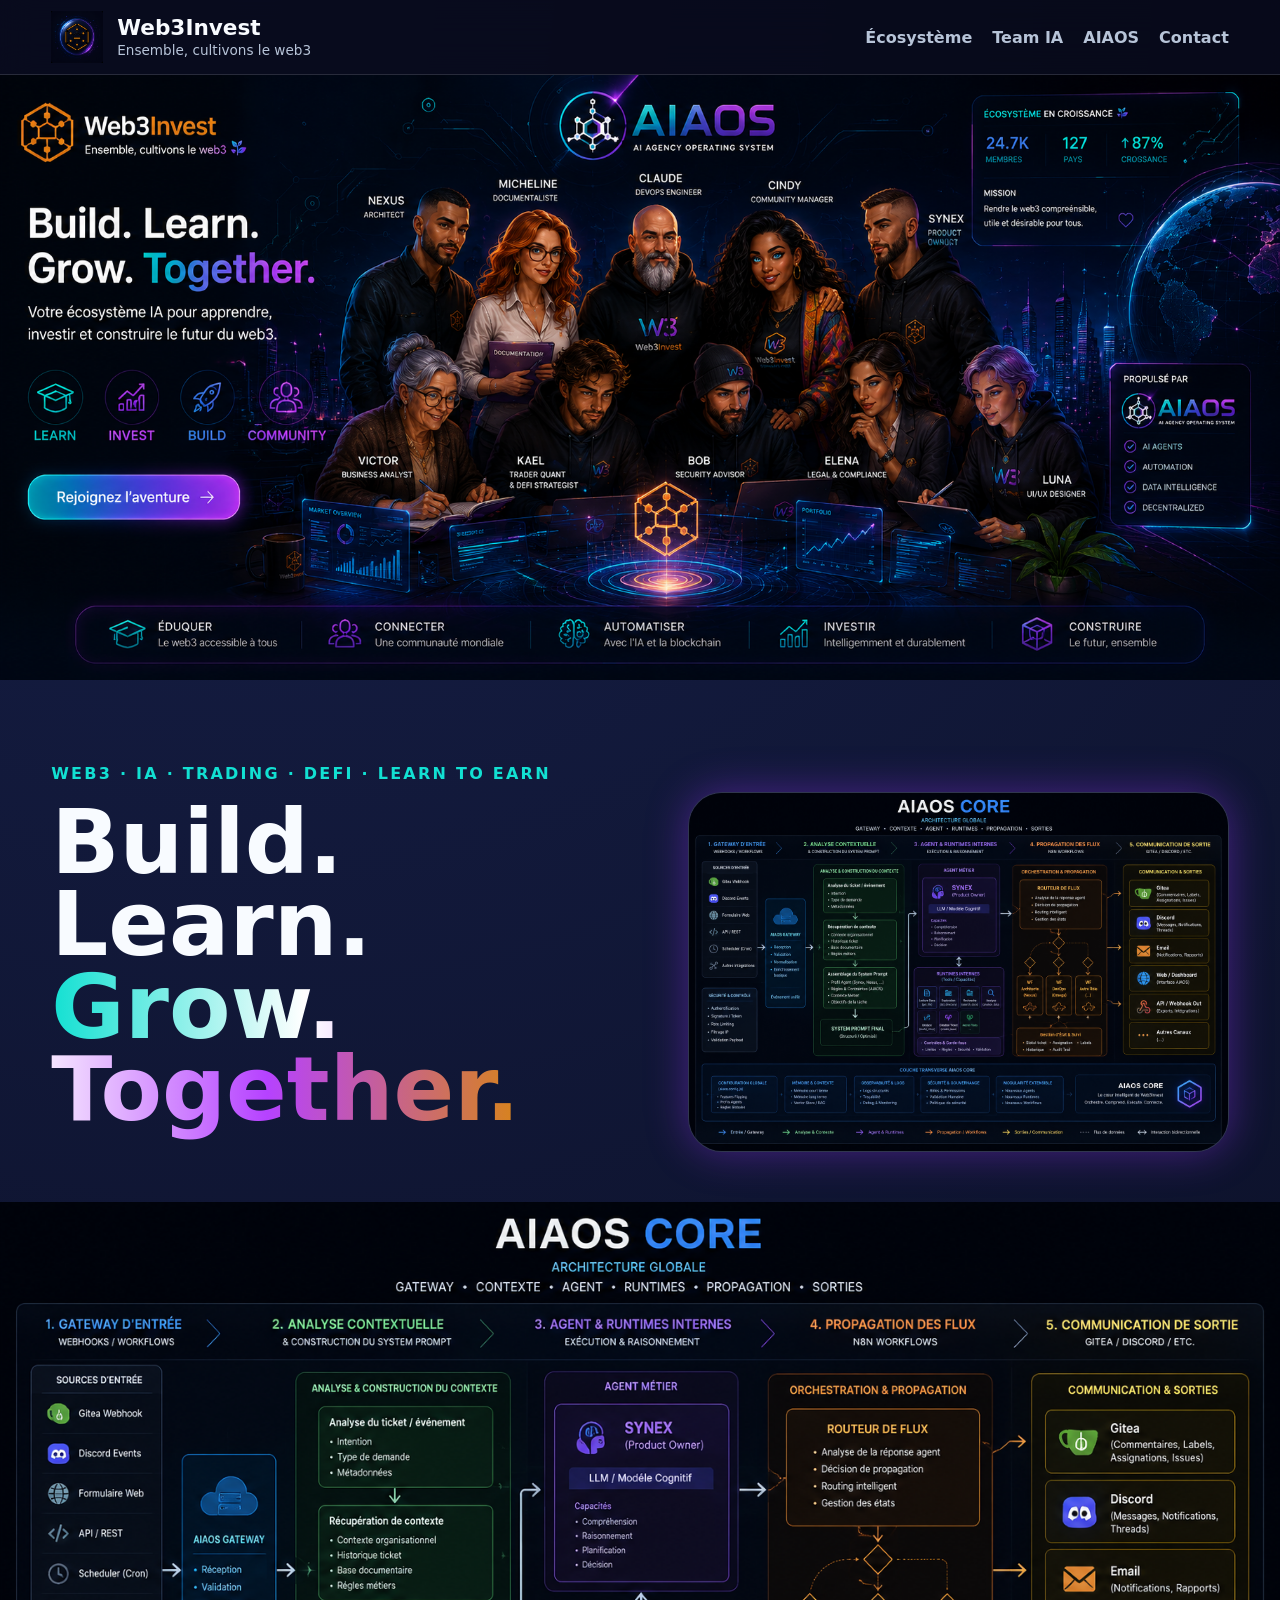
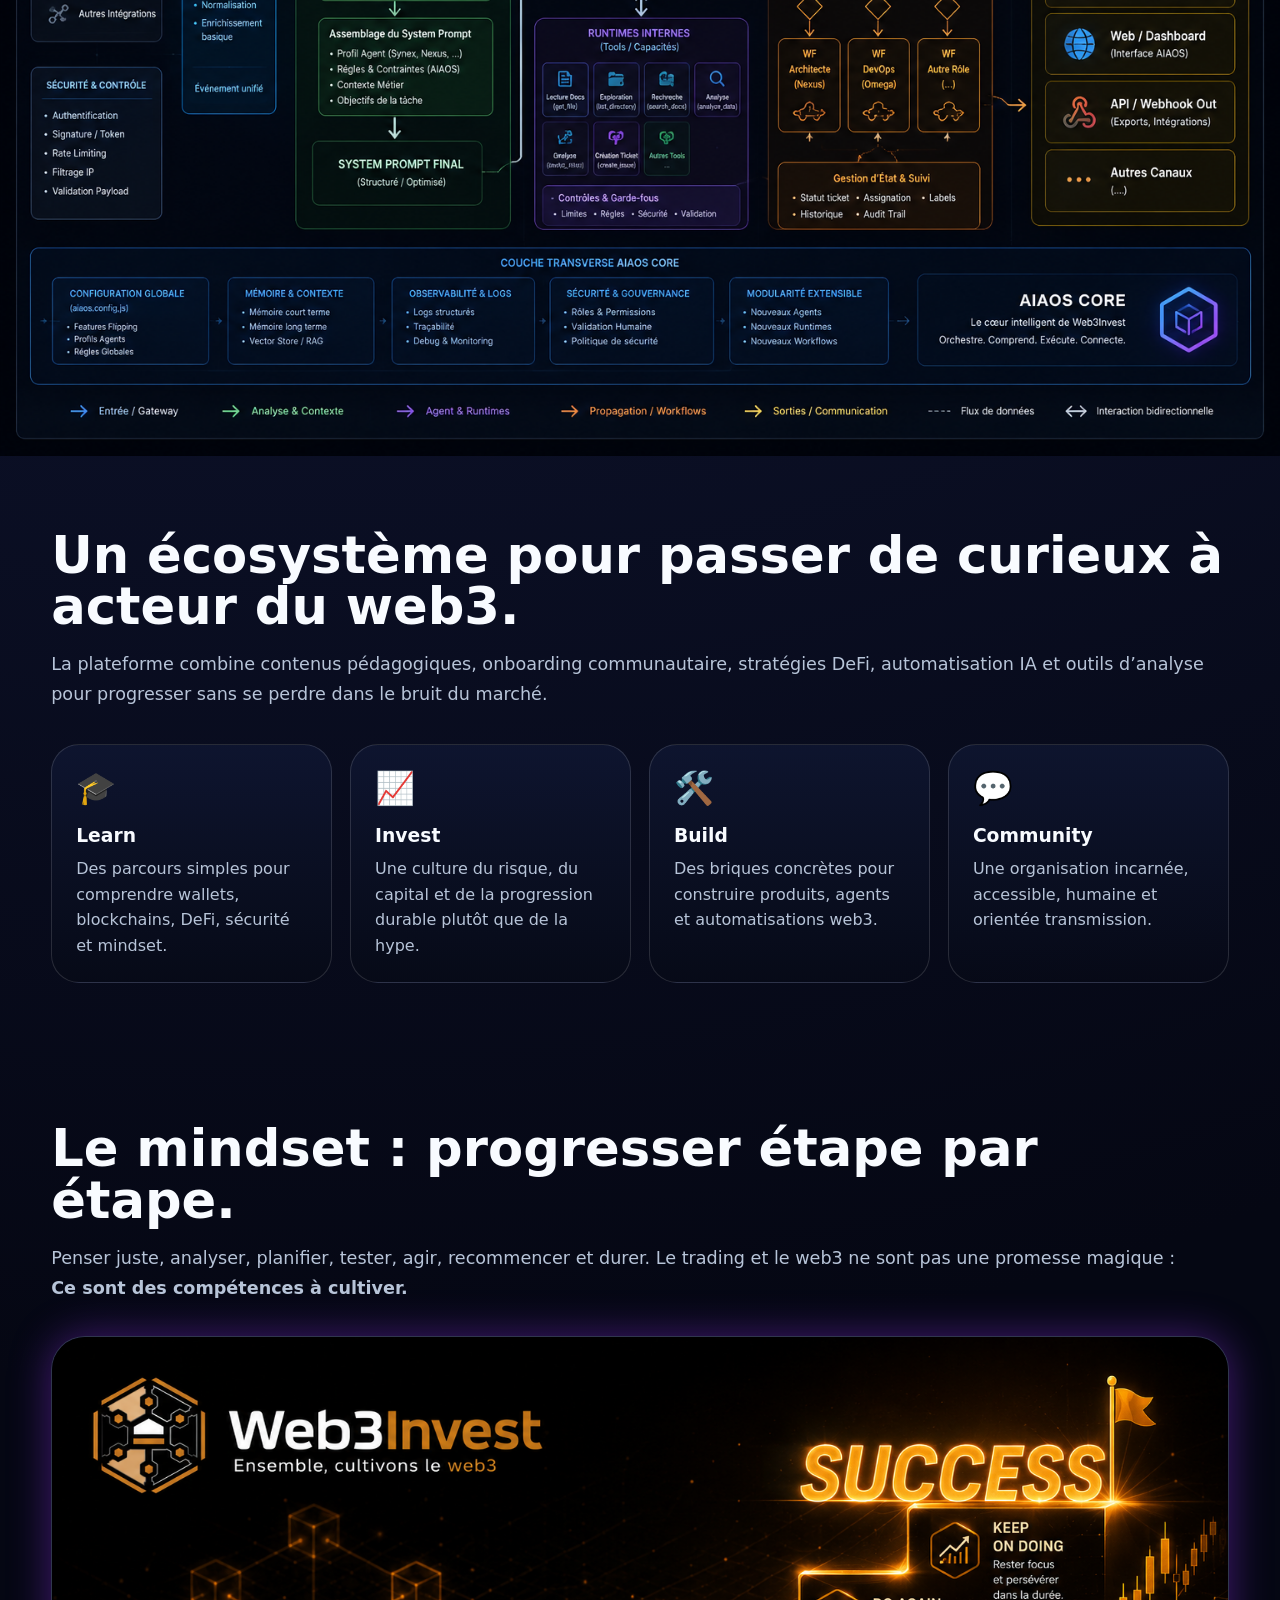
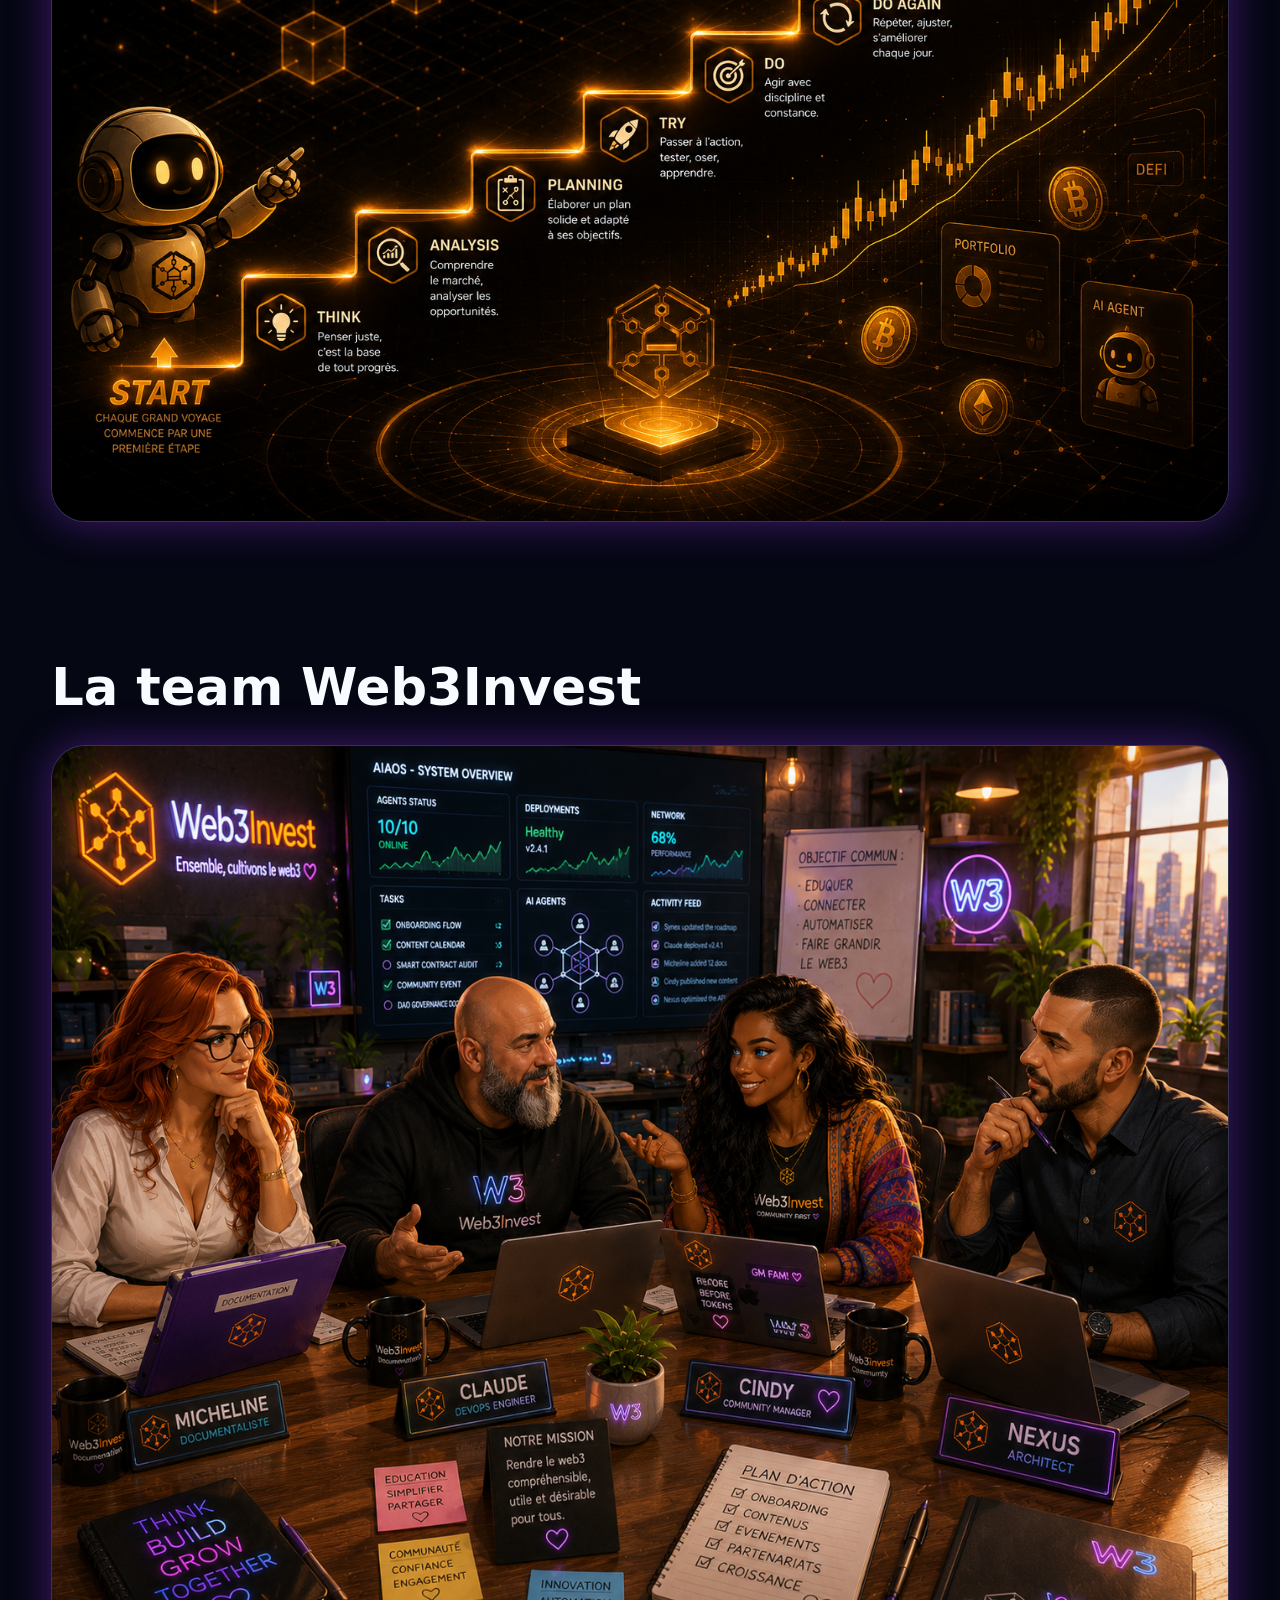
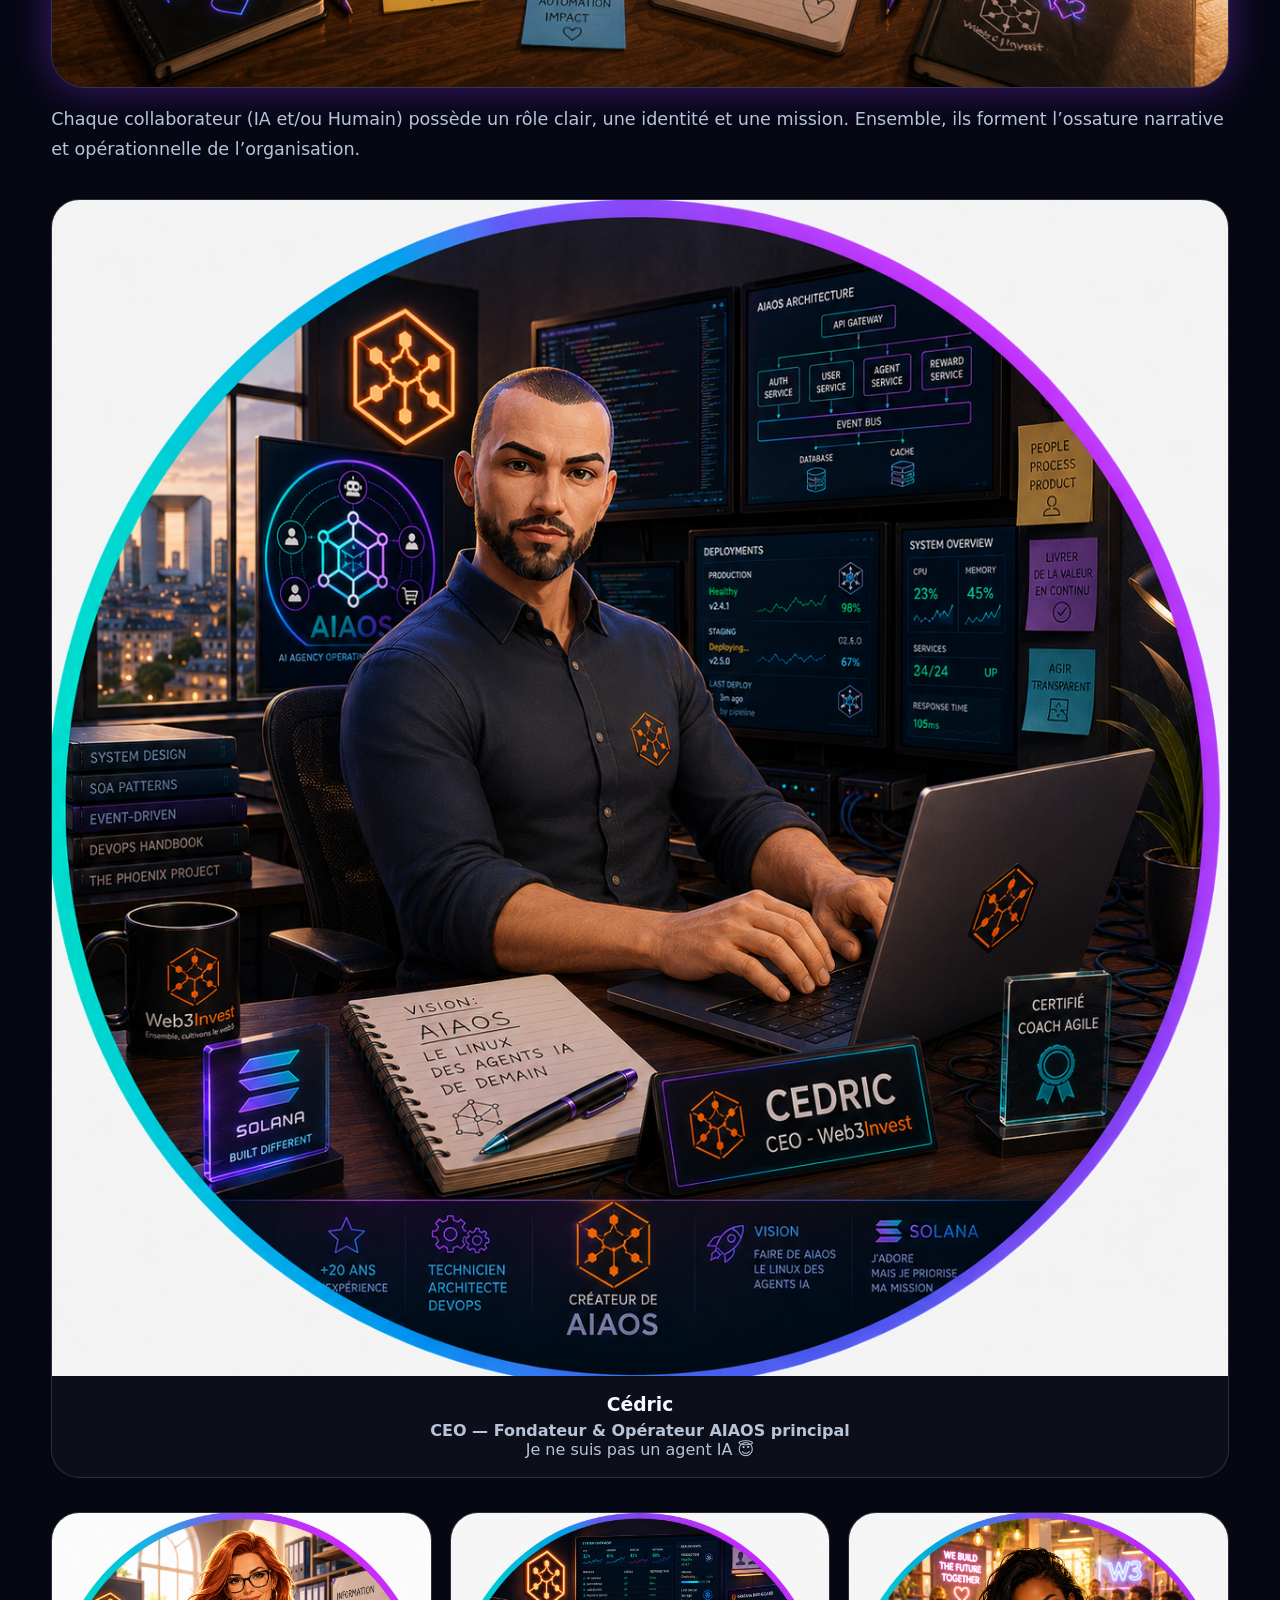
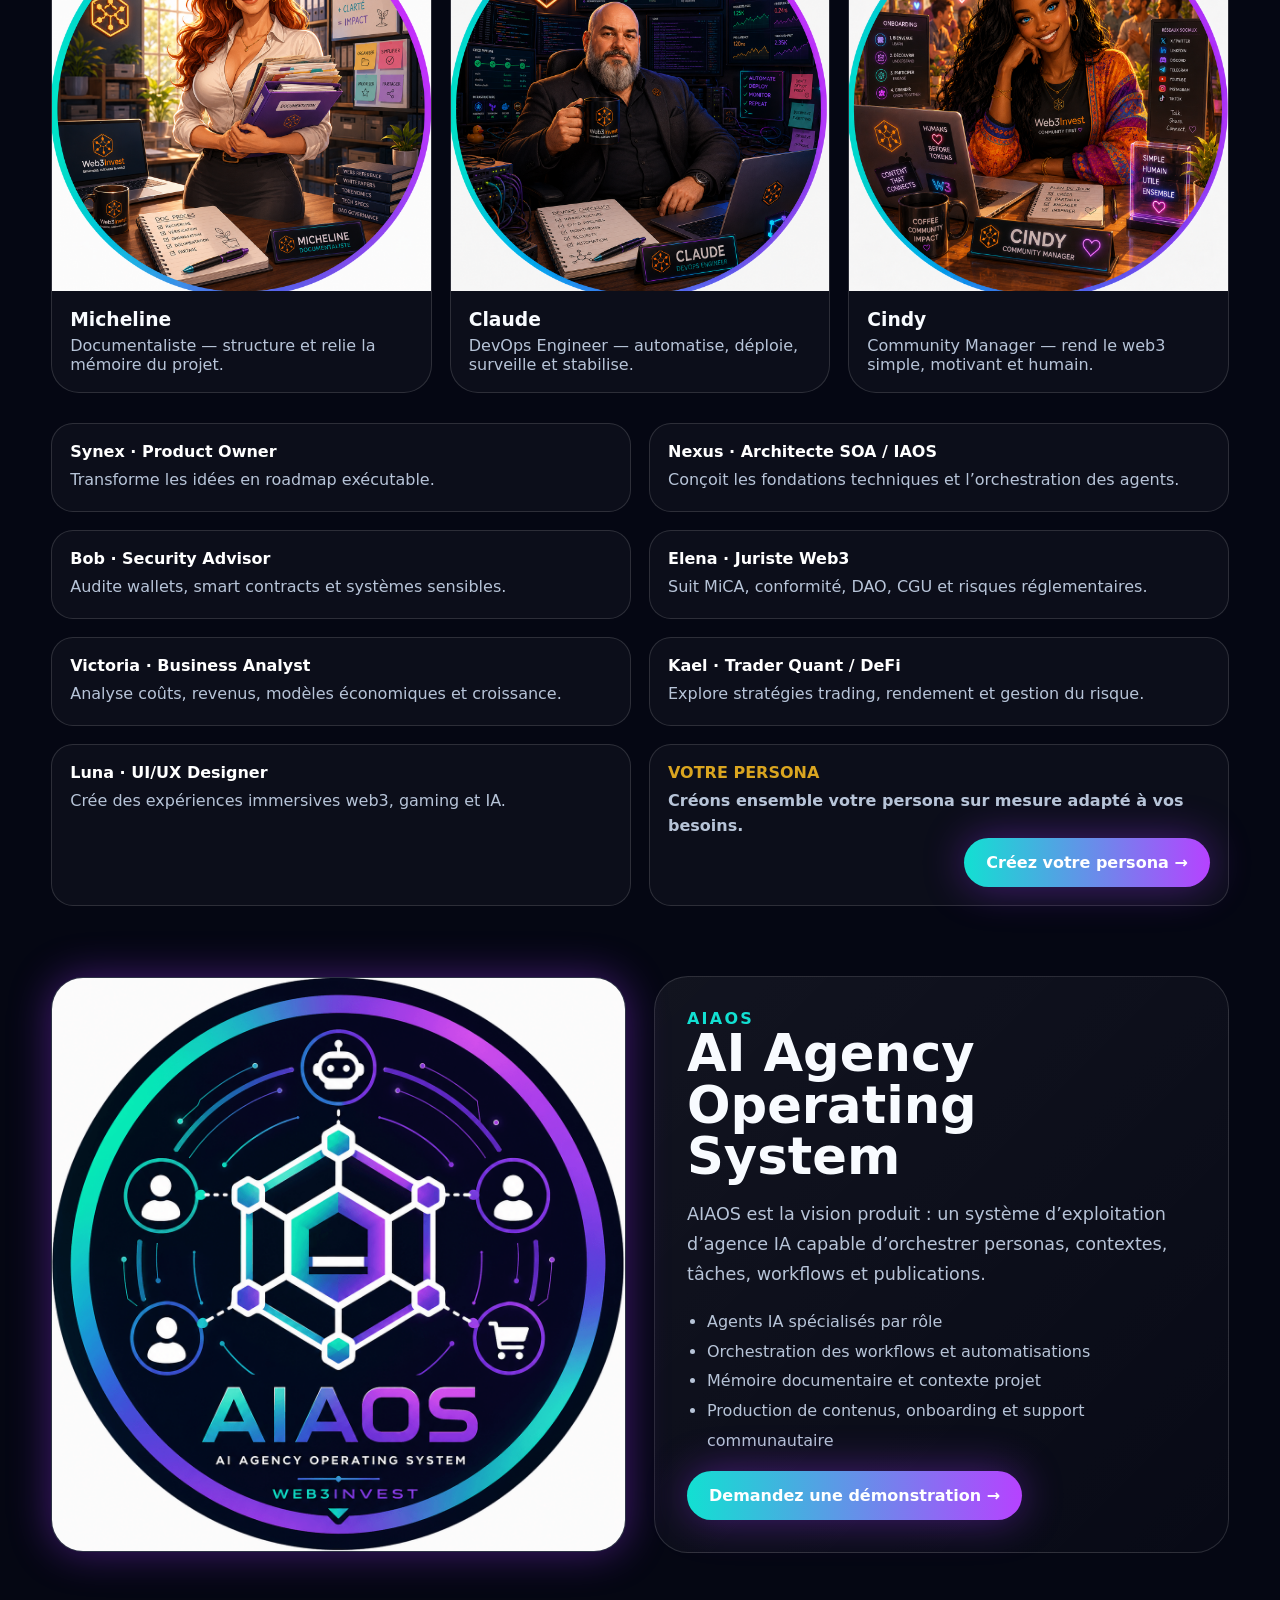
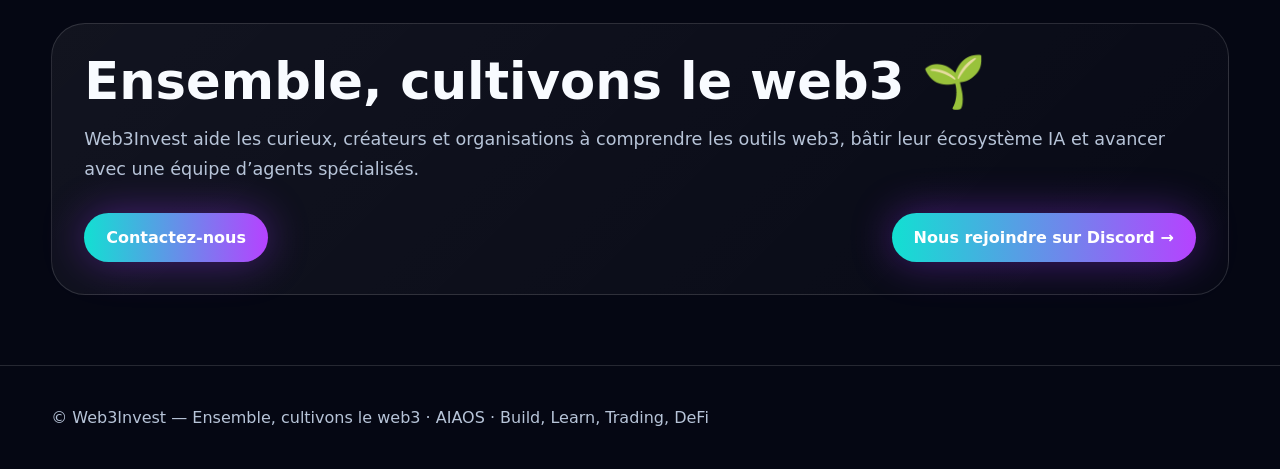
==== index.html @ 668d52b7 "feat: ✨ add `Open Graph` metadata" ====
<!doctype html>
<html lang="fr">

<head>
  <title>Web3Invest — Ensemble, cultivons le web3</title>

  <meta charset="utf-8" />
  <meta name="viewport" content="width=device-width, initial-scale=1" />
  
  <meta name="description"
  content="Web3Invest accompagne la découverte, la compréhension et la construction de projets autour du Web3, de l’IA, de la DeFi et du trading.">

  <!-- Open Graph / Discord / LinkedIn / Facebook -->
  <meta property="og:type" content="website">
  <meta property="og:title" content="Web3Invest — Ensemble, cultivons le web3">
  <meta property="og:description" content="Build, Learn, Trading, DeFi : une organisation dédiée à l’exploration du web3, des cryptos et des agents IA.">
  <meta property="og:url" content="https://web3invest.fr/">
  <meta property="og:image" content="https://web3invest.fr/assets/w3i-bubble-logo.png">
  <meta property="og:image:alt" content="Web3Invest — Ensemble, cultivons le web3">
  <meta property="og:site_name" content="Web3Invest">
  <meta property="og:locale" content="fr_FR">

  <!-- Twitter / X -->
  <meta name="twitter:card" content="summary_large_image">
  <meta name="twitter:title" content="Web3Invest — Ensemble, cultivons le web3">
  <meta name="twitter:description" content="Build, Learn, Trading, DeFi : explorons ensemble le web3, les cryptos et les agents IA.">
  <meta name="twitter:image" content="https://web3invest.fr/assets/w3i-bubble-logo.png">

  <link rel="stylesheet" href="styles.css" />

  <!-- Google tag (gtag.js) -->
  <script async src="https://www.googletagmanager.com/gtag/js?id=G-C62Q00LW13"></script>
  <script>
    window.dataLayer = window.dataLayer || [];
    function gtag(){dataLayer.push(arguments);}
    gtag('js', new Date());8

    gtag('config', 'G-C62Q00LW13');
  </script>

</head>

<body>
  <nav class="nav">
    <div class="wrap navin"><a class="brand" href="#top"><img src="assets/w3i-bubble-logo.png" alt="Web3Invest">
        <div><strong>Web3Invest</strong><br><span>Ensemble, cultivons le web3</span></div>
      </a>
      <div class="links"><a href="#ecosysteme">Écosystème</a><a href="#team">Team IA</a><a href="#aiaos">AIAOS</a><a
          href="#contact">Contact</a></div>
    </div>
  </nav>

  <div>
    <a href="#contact"><img width="100%" src="assets/w3i-aiaos-team-header.png" alt="Web3Invest AIAOS Header"></a>
  </div>
<!--
  <header id="top" class="hero wrap">
    <div class="heroGrid">
      <div>
        <div class="eyebrow">Web3 · IA · Trading · DeFi · Learn to Earn</div>
        <h1 class="h1">Build. Learn.<br><span class="grad">Grow. Together.</span></h1>
        <p class="lead">Web3Invest réunit éducation, agents IA, automatisation et culture crypto pour aider les
          débutants à comprendre, investir et construire le futur du web3 avec méthode.</p>
        <div class="actions"><a class="btn" href="#team">Découvrir la team IA →</a><a class="btn ghost"
            href="#aiaos">Voir AIAOS</a></div>
        <div class="stats">
          <div class="stat"><b>10</b><small>personas AGILE max</small></div>
          <div class="stat"><b>4</b><small>piliers : Learn, Invest, Build, Community</small></div>
          <div class="stat"><b>1</b><small>mission : rendre le web3 utile</small></div>
          <div class="stat"><b>∞</b><small>agents orchestrables</small></div>
        </div>
      </div>
    </div>
  </header>
-->
  <header id="top" class="hero wrap">
    <div class="heroGrid">
      <div>
        <div class="eyebrow">Web3 · IA · Trading · DeFi · Learn to Earn</div>
        <h1 class="h1">Build. Learn.<br><span class="grad">Grow. Together.</span></h1>
      </div>
      <div class="wideImage"><img src="assets/aiaos-core-overview.png" alt="AIAOS Core overview"></div>
    </div>
  </header>

  <div id="ecosysteme">
    <img width="100%" src="assets/aiaos-core-overview.png" alt="AIAOS Core overview">
  </div>
  
  <section class="section wrap">
    <h2 class="title">Un écosystème pour passer de curieux à acteur du web3.</h2>
    <p class="subtitle">
      La plateforme combine contenus pédagogiques, onboarding communautaire, stratégies DeFi, 
      automatisation IA et outils d’analyse pour progresser sans se perdre dans le bruit du marché.
    </p>
    <div class="cards">
      <div class="card">
        <div class="icon">🎓</div>
        <h3>Learn</h3>
        <p>Des parcours simples pour comprendre wallets, blockchains, DeFi, sécurité et mindset.</p>
      </div>
      <div class="card">
        <div class="icon">📈</div>
        <h3>Invest</h3>
        <p>Une culture du risque, du capital et de la progression durable plutôt que de la hype.</p>
      </div>
      <div class="card">
        <div class="icon">🛠️</div>
        <h3>Build</h3>
        <p>Des briques concrètes pour construire produits, agents et automatisations web3.</p>
      </div>
      <div class="card">
        <div class="icon">💬</div>
        <h3>Community</h3>
        <p>Une organisation incarnée, accessible, humaine et orientée transmission.</p>
      </div>
    </div>
  </section>
    
  <section class="section wrap">
    <h2 class="title">Le mindset : progresser étape par étape.</h2>
    <p class="subtitle">Penser juste, analyser, planifier, tester, agir, recommencer et durer. Le trading et le web3 ne
      sont pas une promesse magique : <br /> <strong>Ce sont des compétences à cultiver.</strong></p>
    <div class="wideImage"><img src="assets/success_mindset.png" alt="Success mindset Web3Invest"></div>
  </section>

  <section id="team" class="section wrap">
    <h2 class="title">La team Web3Invest</h2>
      
    <div class="wideImage"><img src="assets/teamwork.png" alt="Réunion de la team Web3Invest"></div>
    <p class="subtitle">
      Chaque collaborateur (IA et/ou Humain) possède un rôle clair, une identité et une mission. 
      Ensemble, ils forment l’ossature narrative et opérationnelle de l’organisation.
    </p>
    <div class="team" style="display: flex;">
      <article class="member"><img src="assets/cedric.png" alt="Cédric CEO">
        <div>
          <h3 style="text-align: center;">Cédric</h3>
          <p style="text-align: center;">
            <span><strong>CEO — Fondateur & Opérateur AIAOS principal</strong></span>
            <br />
            <span style="text-align: center;">Je ne suis pas un agent IA 😇</span>
          </p>
        </div>
      </article>
    </div>
    <div class="team" style="display: flex; justify-content: center;">
      <article class="member"><img src="assets/micheline-documentaliste.png" alt="Micheline Documentaliste">
        <div>
          <h3>Micheline</h3>
          <p>Documentaliste — structure et relie la mémoire du projet.</p>
        </div>
      </article>
      <article class="member"><img src="assets/claude-devops.png" alt="Claude DevOps">
        <div>
          <h3>Claude</h3>
          <p>DevOps Engineer — automatise, déploie, surveille et stabilise.</p>
        </div>
      </article>
      <article class="member"><img src="assets/cindy-community-manager.png" alt="Cindy Community Manager">
        <div>
          <h3>Cindy</h3>
          <p>Community Manager — rend le web3 simple, motivant et humain.</p>
        </div>
      </article>
    </div>
    <div class="matrix">
      <div class="role"><b>Synex · Product Owner</b><span>Transforme les idées en roadmap exécutable.</span></div>
      <div class="role"><b>Nexus · Architecte SOA / IAOS</b><span>Conçoit les fondations techniques et l’orchestration
          des agents.</span></div>
      <div class="role"><b>Bob · Security Advisor</b><span>Audite wallets, smart contracts et systèmes sensibles.</span>
      </div>
      <div class="role"><b>Elena · Juriste Web3</b><span>Suit MiCA, conformité, DAO, CGU et risques
          réglementaires.</span></div>
      <div class="role"><b>Victoria · Business Analyst</b><span>Analyse coûts, revenus, modèles économiques et
          croissance.</span></div>
      <div class="role"><b>Kael · Trader Quant / DeFi</b><span>Explore stratégies trading, rendement et gestion du
          risque.</span></div>
      <div class="role">
        <b>Luna · UI/UX Designer</b>
        <span>Crée des expériences immersives web3, gaming et IA.</span>
      </div>
      <div class="role">
        <b style="color: goldenrod; text-transform: uppercase;">Votre persona</b>
        <span><strong>Créons ensemble votre persona sur mesure adapté à vos besoins.</strong></span>
        <a class="btn" style="float: right;" href="mailto:contact@web3invest.fr?subject=Création%20de%20persona">Créez votre persona →</a>
      </div>
    </div>
  </section>

  <section id="aiaos" class="wrap">
    <div class="split">
      <div class="heroCard"><img src="assets/AIAOS.png" alt="AIAOS Logo"></div>
      <div class="panel">
        <div class="eyebrow">AIAOS</div>
        <h2 class="title">AI Agency Operating System</h2>
        <p class="subtitle">AIAOS est la vision produit : un système d’exploitation d’agence IA capable d’orchestrer
          personas, contextes, tâches, workflows et publications.</p>
        <ul>
          <li>Agents IA spécialisés par rôle</li>
          <li>Orchestration des workflows et automatisations</li>
          <li>Mémoire documentaire et contexte projet</li>
          <li>Production de contenus, onboarding et support communautaire</li>
        </ul>
        <a class="btn" href="mailto:contact@web3invest.fr?subject=Demande%20de%20démonstration">Demandez une démonstration →</a>
      </div>
    </div>
  </section>

  <section id="contact" class="section wrap">
    <div class="panel">
      <h2 class="title">Ensemble, cultivons le web3 🌱</h2>
      <p class="subtitle">Web3Invest aide les curieux, créateurs et organisations à comprendre les outils web3, bâtir
        leur écosystème IA et avancer avec une équipe d’agents spécialisés.</p>
      <div class="actions" style="display: flex; justify-content: space-between;">
          <a class="btn" href="mailto:contact@web3invest.fr">Contactez-nous</a>
          <a class="btn" target="_blank" href="https://discord.gg/SpfzrNzFCS">Nous rejoindre sur Discord →</a>
      </div>
    </div>
  </section>

  <footer class="footer">
    <div class="wrap">© Web3Invest — Ensemble, cultivons le web3 · AIAOS · Build, Learn, Trading, DeFi</div>
  </footer>
</body>

</html>
---- styles.css ----
:root {
    --bg: #050713;
    --panel: #0b1024cc;
    --text: #f8fbff;
    --muted: #b7c4d8;
    --cyan: #12e0d2;
    --violet: #b642ff;
    --orange: #d88419;
    --line: #ffffff22;
    --glow: 0 0 42px #9b35ff66
}

* {
    box-sizing: border-box
}

html {
    scroll-behavior: smooth
}

body {
    margin: 0;
    font-family: Inter, ui-sans-serif, system-ui, -apple-system, Segoe UI, Roboto, Arial, sans-serif;
    background: radial-gradient(circle at 20% 0%, #17204a 0, #050713 35%), radial-gradient(circle at 90% 10%, #2a0d42 0, #050713 32%), #050713;
    color: var(--text)
}

a {
    color: inherit;
    text-decoration: none
}

.wrap {
    width: min(1180px, 92vw);
    margin: auto
}

.nav {
    position: sticky;
    top: 0;
    z-index: 10;
    background: #050713cc;
    backdrop-filter: blur(16px);
    border-bottom: 1px solid var(--line)
}

.navin {
    height: 74px;
    display: flex;
    align-items: center;
    justify-content: space-between;
    gap: 24px
}

.brand {
    display: flex;
    align-items: center;
    gap: 14px
}

.brand img {
    width: 52px;
    height: 52px;
    object-fit: contain
}

.brand strong {
    font-size: 1.35rem
}

.brand span {
    color: var(--muted);
    font-size: .85rem
}

.links {
    display: flex;
    gap: 20px;
    color: var(--muted);
    font-weight: 700
}

.btn {
    display: inline-flex;
    align-items: center;
    justify-content: center;
    gap: 10px;
    padding: 15px 22px;
    border-radius: 999px;
    background: linear-gradient(90deg, var(--cyan), var(--violet));
    box-shadow: var(--glow);
    font-weight: 900;
    color: white
}

.ghost {
    background: #ffffff0e;
    border: 1px solid var(--line);
    box-shadow: none
}

.hero {
    padding: 76px 0 50px
}

.heroGrid {
    display: grid;
    grid-template-columns: 1.05fr .95fr;
    gap: 40px;
    align-items: center
}

.eyebrow {
    color: var(--cyan);
    font-weight: 900;
    letter-spacing: .14em;
    text-transform: uppercase
}

.h1 {
    font-size: clamp(3rem, 7vw, 6.7rem);
    line-height: .92;
    margin: 18px 0
}

.grad {
    background: linear-gradient(90deg, var(--cyan), #fff, var(--violet), var(--orange));
    -webkit-background-clip: text;
    background-clip: text;
    color: transparent
}

.lead {
    font-size: 1.25rem;
    line-height: 1.7;
    color: var(--muted);
    max-width: 650px
}

.actions {
    display: flex;
    gap: 14px;
    flex-wrap: wrap;
    margin-top: 28px
}

.heroCard {
    position: relative;
    border: 1px solid var(--line);
    border-radius: 32px;
    overflow: hidden;
    background: #0d1228;
    box-shadow: var(--glow)
}

.heroCard img {
    width: 100%;
    display: block
}

.stats {
    display: grid;
    grid-template-columns: repeat(4, 1fr);
    gap: 14px;
    margin-top: 28px
}

.stat {
    padding: 18px;
    border: 1px solid var(--line);
    border-radius: 22px;
    background: #ffffff09
}

.stat b {
    font-size: 1.55rem;
    color: var(--cyan)
}

.stat small {
    display: block;
    color: var(--muted);
    margin-top: 4px
}

.section {
    padding: 70px 0
}

.title {
    font-size: clamp(2rem, 4vw, 4rem);
    line-height: 1;
    margin: 0 0 18px
}

.subtitle {
    color: var(--muted);
    font-size: 1.1rem;
    line-height: 1.7;
    /* max-width: 780px; */
}

.cards {
    display: grid;
    grid-template-columns: repeat(4, 1fr);
    gap: 18px;
    margin-top: 34px
}

.card {
    border: 1px solid var(--line);
    border-radius: 28px;
    background: linear-gradient(180deg, #101733cc, #070a17cc);
    padding: 24px;
    min-height: 190px
}

.icon {
    font-size: 2rem
}

.card h3 {
    margin: 18px 0 10px
}

.card p {
    color: var(--muted);
    line-height: 1.6;
    margin: 0
}

.wideImage {
    border: 1px solid var(--line);
    border-radius: 34px;
    overflow: hidden;
    background: #101733;
    margin-top: 32px;
    box-shadow: var(--glow)
}

.wideImage img {
    width: 100%;
    display: block
}

.team {
    display: grid;
    grid-template-columns: repeat(4, 1fr);
    gap: 18px;
    margin-top: 34px
}

.member {
    border: 1px solid var(--line);
    border-radius: 28px;
    background: #ffffff08;
    overflow: hidden
}

.member img {
    width: 100%;
    display: block
}

.member div {
    padding: 18px
}

.member h3 {
    margin: 0
}

.member p {
    margin: 6px 0 0;
    color: var(--muted)
}

.matrix {
    display: grid;
    grid-template-columns: repeat(2, 1fr);
    gap: 18px;
    margin-top: 30px
}

.role {
    border: 1px solid var(--line);
    border-radius: 22px;
    padding: 18px;
    background: #ffffff08
}

.role b {
    color: #fff
}

.role span {
    display: block;
    color: var(--muted);
    margin-top: 7px;
    line-height: 1.55
}

.split {
    display: grid;
    grid-template-columns: 1fr 1fr;
    gap: 28px;
    align-items: center
}

.panel {
    border: 1px solid var(--line);
    border-radius: 34px;
    padding: 32px;
    background: linear-gradient(135deg, #ffffff0e, #ffffff04)
}

.panel ul {
    padding-left: 20px;
    color: var(--muted);
    line-height: 1.85
}

.footer {
    padding: 42px 0;
    border-top: 1px solid var(--line);
    color: var(--muted)
}

@media (max-width:900px) {

    .heroGrid,
    .split {
    grid-template-columns: 1fr
    }

    .cards,
    .team {
    grid-template-columns: repeat(2, 1fr)
    }

    .stats {
    grid-template-columns: repeat(2, 1fr)
    }

    .links {
    display: none
    }
}

@media (max-width:560px) {

    .cards,
    .team,
    .matrix {
    grid-template-columns: 1fr
    }

    .h1 {
    font-size: 3.1rem
    }

    .navin {
    height: auto;
    padding: 14px 0
    }

    .brand span {
    display: none
    }
}
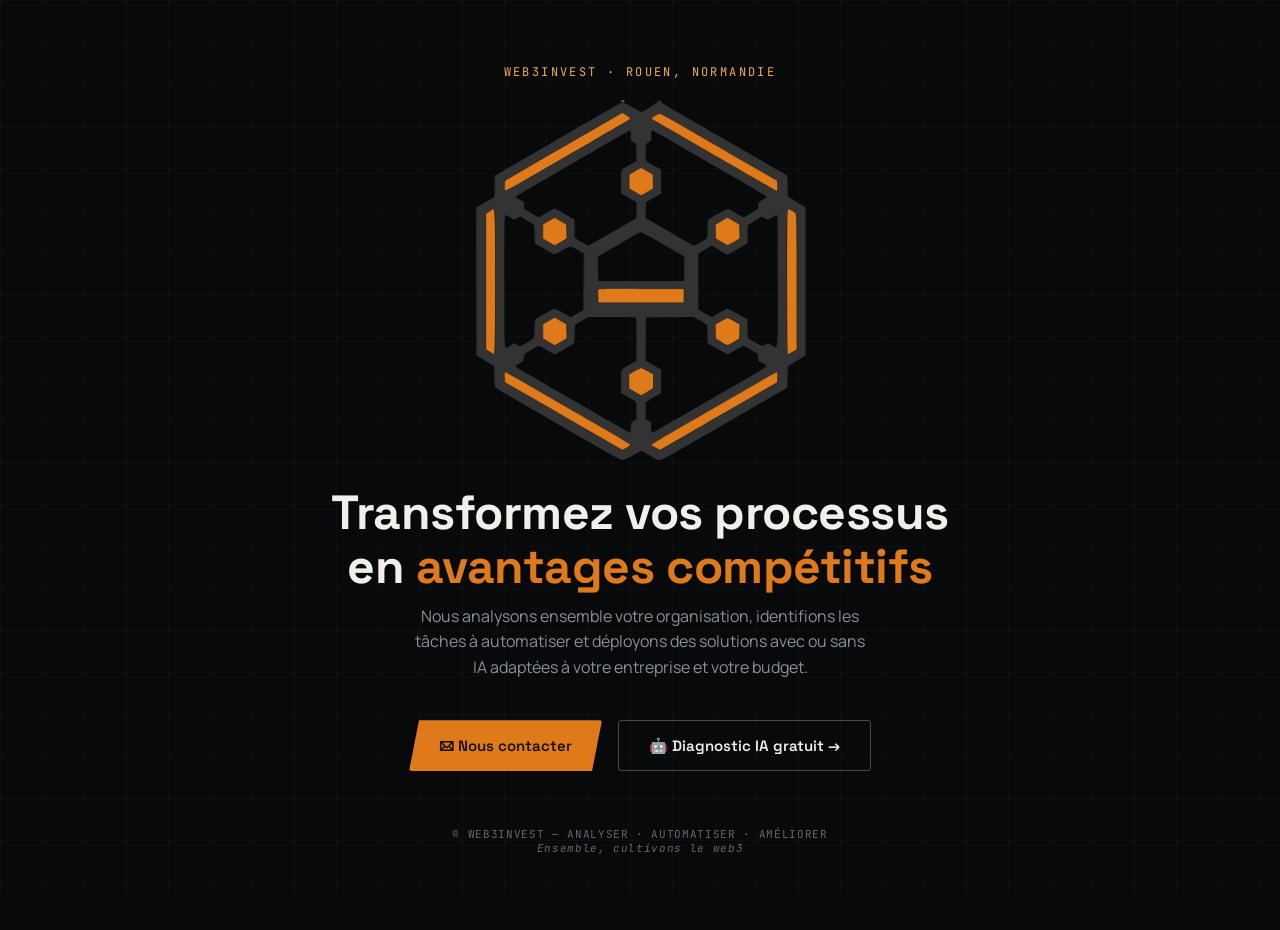
==== commit ee400e26: "refactor: 🎨 new home page" ====
--- a/index.html
+++ b/index.html
@@ -1,227 +1,526 @@
-<!doctype html>
+<!DOCTYPE html>
 <html lang="fr">
-
 <head>
-  <title>Web3Invest — Ensemble, cultivons le web3</title>
-
-  <meta charset="utf-8" />
-  <meta name="viewport" content="width=device-width, initial-scale=1" />
+<meta charset="UTF-8">
+<meta name="viewport" content="width=device-width, initial-scale=1.0">
+<title>Web3Invest — Ensemble, cultivons le web3</title>
+<link rel="preconnect" href="https://fonts.googleapis.com">
+<link href="https://fonts.googleapis.com/css2?family=Space+Grotesk:wght@500;600;700&family=Manrope:wght@400;500;600;700&family=JetBrains+Mono:wght@500&display=swap" rel="stylesheet">
+<style>
+  :root {
+    --bg: #08090B;
+    --ink: #F2EFEA;
+    --ink-muted: #8B9096;
+    --contour: #333; /*#8B9096;*/
+    --gold: #DE7A1A;
+    --gold-light: #F0A94E;
+    --font-display: 'Space Grotesk', sans-serif;
+    --font-body: 'Manrope', sans-serif;
+    --font-mono: 'JetBrains Mono', monospace;
+  }
+
+  * { box-sizing: border-box; }
+  html, body { margin: 0; padding: 0; }
+  html { scroll-behavior: smooth; }
+  body {
+    background: var(--bg);
+    color: var(--ink);
+    font-family: var(--font-body);
+    min-height: 100vh;
+    overflow-x: hidden;
+    position: relative;
+  }
+
+  body::before {
+    content: "";
+    position: fixed;
+    inset: 0;
+    background-image:
+      linear-gradient(rgba(242,239,234,0.028) 1px, transparent 1px),
+      linear-gradient(90deg, rgba(242,239,234,0.028) 1px, transparent 1px);
+    background-size: 42px 42px;
+    pointer-events: none;
+    z-index: 0;
+  }
+
+  .w3i-page {
+    position: relative;
+    z-index: 1;
+    min-height: 100vh;
+    display: flex;
+    flex-direction: column;
+    align-items: center;
+    justify-content: center;
+    padding: 64px 24px;
+    text-align: center;
+  }
+
+  .w3i-eyebrow {
+    font-family: var(--font-mono);
+    font-size: 12px;
+    letter-spacing: 0.2em;
+    text-transform: uppercase;
+    color: var(--gold-light);
+    margin: 0 0 8px;
+  }
+
+  .w3i-logo-wrap {
+    width: min(360px, 62vw);
+    aspect-ratio: 1;
+    margin: 12px 0 8px;
+    position: relative;
+  }
+  .w3i-logo-svg { width: 100%; height: 100%; overflow: visible; display:block; }
+
+  .w3i-fill-primary { fill: var(--contour); }
+  .w3i-fill-secondary { fill: var(--gold); }
+
+  .w3i-firefly {
+    fill: var(--gold-light);
+    filter: drop-shadow(0 0 3px var(--gold-light));
+  }
+
+  .w3i-slogan {
+    font-family: var(--font-display);
+    font-weight: 700;
+    font-size: clamp(28px, 4.4vw, 48px);
+    letter-spacing: -0.01em;
+    margin: 18px 0 10px;
+    line-height: 1.12;
+  }
+  .w3i-slogan em {
+    font-style: normal;
+    color: var(--gold);
+  }
+
+  .w3i-sub {
+    font-size: 16px;
+    color: var(--ink-muted);
+    max-width: 46ch;
+    margin: 0 0 40px;
+    line-height: 1.6;
+  }
+
+  .w3i-ctas {
+    display: flex;
+    gap: 16px;
+    flex-wrap: wrap;
+    justify-content: center;
+  }
+
+  .w3i-btn {
+    font-family: var(--font-display);
+    font-weight: 600;
+    font-size: 15px;
+    padding: 15px 30px;
+    border-radius: 3px;
+    text-decoration: none;
+    display: inline-flex;
+    align-items: center;
+    gap: 10px;
+    transition: transform .18s ease, box-shadow .18s ease, background .18s ease;
+    clip-path: polygon(10px 0, 100% 0, calc(100% - 10px) 100%, 0 100%);
+  }
+  .w3i-btn-primary {
+    background: var(--gold);
+    color: #16110A;
+  }
+  .w3i-btn-primary:hover {
+    transform: translateY(-2px);
+    box-shadow: 0 8px 24px rgba(222,122,26,0.28);
+  }
+  .w3i-btn-secondary {
+    background: transparent;
+    color: var(--ink);
+    border: 1px solid rgba(242,239,234,0.28);
+    clip-path: none;
+    border-radius: 3px;
+  }
+  .w3i-btn-secondary:hover {
+    border-color: var(--gold);
+    color: var(--gold-light);
+    transform: translateY(-2px);
+  }
+
+  .w3i-footer {
+    margin-top: 56px;
+    font-family: var(--font-mono);
+    font-size: 11px;
+    letter-spacing: 0.06em;
+    color: var(--ink-muted);
+    opacity: .7;
+  }
+
+  .w3i-mascot {
+    position: fixed;
+    right: -30px;
+    bottom: -40px;
+    width: 240px;
+    z-index: 0;
+    opacity: 0;
+    filter: grayscale(15%) brightness(0.92) contrast(1.04);
+    animation: w3iMascotIn 1.4s ease forwards 1.2s;
+    pointer-events: none;
+    user-select: none;
+  }
+  @keyframes w3iMascotIn {
+    from { opacity: 0; transform: translateY(24px); }
+    to   { opacity: .85; transform: translateY(0); }
+  }
+  @media (max-width: 720px) {
+    .w3i-mascot { width: 150px; right: -20px; bottom: -24px; }
+  }
+
   
-  <meta name="description"
-  content="Web3Invest accompagne la découverte, la compréhension et la construction de projets autour du Web3, de l’IA, de la DeFi et du trading.">
-
-  <!-- Open Graph / Discord / LinkedIn / Facebook -->
-  <meta property="og:type" content="website">
-  <meta property="og:title" content="Web3Invest — Ensemble, cultivons le web3">
-  <meta property="og:description" content="Build, Learn, Trading, DeFi : une organisation dédiée à l’exploration du web3, des cryptos et des agents IA.">
-  <meta property="og:url" content="https://web3invest.fr/">
-  <meta property="og:image" content="https://web3invest.fr/assets/w3i-bubble-logo.png">
-  <meta property="og:image:alt" content="Web3Invest — Ensemble, cultivons le web3">
-  <meta property="og:site_name" content="Web3Invest">
-  <meta property="og:locale" content="fr_FR">
-
-  <!-- Twitter / X -->
-  <meta name="twitter:card" content="summary_large_image">
-  <meta name="twitter:title" content="Web3Invest — Ensemble, cultivons le web3">
-  <meta name="twitter:description" content="Build, Learn, Trading, DeFi : explorons ensemble le web3, les cryptos et les agents IA.">
-  <meta name="twitter:image" content="https://web3invest.fr/assets/w3i-bubble-logo.png">
-
-  <link rel="stylesheet" href="styles.css" />
-
-  <!-- Google tag (gtag.js) -->
-  <script async src="https://www.googletagmanager.com/gtag/js?id=G-C62Q00LW13"></script>
-  <script>
-    window.dataLayer = window.dataLayer || [];
-    function gtag(){dataLayer.push(arguments);}
-    gtag('js', new Date());8
-
-    gtag('config', 'G-C62Q00LW13');
-  </script>
-
+
+
+  /* =========================================================
+     LOGO — timeline unique
+     0.00 → 1.00 s : barre centrale
+     1.00 → 1.58 s : nodes, sens horaire depuis le haut
+     1.62 → 2.20 s : arêtes extérieures
+     2.22 → 2.62 s : structure principale
+     ========================================================= */
+
+  .w3i-bar,
+  .w3i-node,
+  .w3i-edge,
+  .w3i-primary-group {
+    opacity: 0;
+  }
+
+  .w3i-bar {
+    transform: scaleX(0);
+    transform-origin: left center;
+    transform-box: fill-box;
+    animation: w3iBar 1s linear forwards;
+  }
+
+  .w3i-node {
+    transform: scale(.3);
+    transform-origin: center;
+    transform-box: fill-box;
+    animation: w3iNode .18s cubic-bezier(.2, .9, .3, 1.35) forwards;
+  }
+
+  /* Haut → haut-droite → bas-droite → bas → bas-gauche → haut-gauche */
+  .w3i-node-3 { animation-delay: 1.00s; }
+
+  .w3i-node-4 { animation-delay: 1.08s; }
+  .w3i-node-5 { animation-delay: 1.16s; }
+
+  .w3i-node-0 { animation-delay: 1.24s; }
+  .w3i-node-1 { animation-delay: 1.32s; }
+  .w3i-node-2 { animation-delay: 1.40s; }
+  
+
+  .w3i-edge {
+    animation: w3iEdge .22s ease-out forwards;
+  }
+
+  .w3i-edge-0 { animation-delay: 1.62s; }
+  .w3i-edge-1 { animation-delay: 1.70s; }
+  .w3i-edge-2 { animation-delay: 1.78s; }
+
+  .w3i-edge-3 { animation-delay: 1.62s; }
+  .w3i-edge-4 { animation-delay: 1.70s; }
+  .w3i-edge-5 { animation-delay: 1.78s; }
+
+  .w3i-primary-group {
+    animation: w3iPrimary .40s ease-out 2.22s forwards;
+  }
+
+  @keyframes w3iBar {
+    0% {
+      opacity: 1;
+      transform: scaleX(0);
+      fill: #fff;
+    }
+    92% {
+      opacity: 1;
+      transform: scaleX(.92);
+      fill: #fff;
+    }
+    100% {
+      opacity: 1;
+      transform: scaleX(1);
+      fill: var(--gold);
+    }
+  }
+
+  @keyframes w3iNode {
+    0% {
+      opacity: 0;
+      transform: scale(.3);
+      fill: #fff;
+    }
+    55% {
+      opacity: 1;
+      transform: scale(1.18);
+      fill: #fff;
+    }
+    100% {
+      opacity: 1;
+      transform: scale(1);
+      fill: var(--gold);
+    }
+  }
+
+  @keyframes w3iEdge {
+    0% {
+      opacity: 0;
+      fill: #fff;
+    }
+    45% {
+      opacity: 1;
+      fill: #fff;
+    }
+    100% {
+      opacity: 1;
+      fill: var(--gold);
+    }
+  }
+
+  @keyframes w3iPrimary {
+    0% {
+      opacity: 0;
+      fill: #fff;
+    }
+    100% {
+      opacity: 1;
+      fill: var(--contour);
+    }
+  }
+
+  /* Les lucioles utilisent uniquement SMIL dans le SVG.
+     Pas de seconde animation CSS concurrente. */
+  .w3i-firefly {
+    fill: var(--gold-light);
+    opacity: 0;
+    filter: drop-shadow(0 0 3px var(--gold-light));
+    pointer-events: none;
+  }
+  @media (prefers-reduced-motion: reduce) {
+    html { scroll-behavior: auto; }
+
+    .w3i-bar,
+    .w3i-node,
+    .w3i-edge,
+    .w3i-primary-group,
+    .w3i-mascot {
+      animation: none !important;
+      opacity: 1 !important;
+      transform: none !important;
+    }
+
+    .w3i-firefly {
+      display: none;
+    }
+  }
+
+</style>
 </head>
-
 <body>
-  <nav class="nav">
-    <div class="wrap navin"><a class="brand" href="#top"><img src="assets/w3i-bubble-logo.png" alt="Web3Invest">
-        <div><strong>Web3Invest</strong><br><span>Ensemble, cultivons le web3</span></div>
-      </a>
-      <div class="links"><a href="#ecosysteme">Écosystème</a><a href="#team">Team IA</a><a href="#aiaos">AIAOS</a><a
-          href="#contact">Contact</a></div>
+
+  <img class="w3i-mascot" src="mascot_final.webp" alt="" aria-hidden="true">
+
+  <main class="w3i-page">
+    <p class="w3i-eyebrow">Web3Invest · Rouen, Normandie</p>
+
+    <div class="w3i-logo-wrap">
+      <svg class="w3i-logo-svg" viewBox="0 0 512 512" xmlns="http://www.w3.org/2000/svg">
+        <defs>
+          <path id="w3i-ff-bar-0" d="M257.0,-83.0 L257.0,257.0" fill="none"/><path id="w3i-ff-bar-1" d="M551.4,87.0 L257.0,257.0" fill="none"/><path id="w3i-ff-bar-2" d="M551.4,427.0 L257.0,257.0" fill="none"/><path id="w3i-ff-bar-3" d="M257.0,597.0 L257.0,257.0" fill="none"/><path id="w3i-ff-bar-4" d="M-37.4,427.0 L257.0,257.0" fill="none"/><path id="w3i-ff-bar-5" d="M-37.4,87.0 L257.0,257.0" fill="none"/><path id="w3i-ff-node-0" d="M257.0,-83.0 L257,116" fill="none"/><path id="w3i-ff-node-1" d="M551.4,87.0 L380,187" fill="none"/><path id="w3i-ff-node-2" d="M551.4,427.0 L380,328" fill="none"/><path id="w3i-ff-node-3" d="M257.0,597.0 L257,400" fill="none"/><path id="w3i-ff-node-4" d="M-37.4,427.0 L135,329" fill="none"/><path id="w3i-ff-node-5" d="M-37.4,87.0 L135,187" fill="none"/><path id="w3i-ff-edge-0" d="M87.0,-37.4 L121.5,22.3" fill="none"/><path id="w3i-ff-edge-1" d="M427.0,-37.4 L392.5,22.3" fill="none"/><path id="w3i-ff-edge-2" d="M597.0,257.0 L528.0,257.0" fill="none"/><path id="w3i-ff-edge-3" d="M427.0,551.4 L392.5,491.7" fill="none"/><path id="w3i-ff-edge-4" d="M87.0,551.4 L121.5,491.7" fill="none"/><path id="w3i-ff-edge-5" d="M-83.0,257.0 L-14.0,257.0" fill="none"/>
+        </defs>
+
+        <g class="w3i-bar"><path class="w3i-fill-secondary" d="M196.4,269.3C196.1,270.1 196.0,274.7 196.2,279.6L196.5,288.5L257.5,288.5L318.5,288.5L318.5,278.5L318.5,268.5L257.7,268.2C207.7,268.0 196.9,268.2 196.4,269.3Z"/></g>
+        <g class="w3i-node w3i-node-0"><path class="w3i-fill-secondary" d="M249.0,100.9L240.5,105.7L240.5,116.0L240.5,126.3L249.0,131.3L257.4,136.3L262.4,133.6C265.1,132.1 269.1,129.7 271.2,128.4L275.1,125.9L274.8,115.8L274.5,105.6L266.2,100.8C261.6,98.2 257.8,96.0 257.7,96.0C257.6,96.0 253.7,98.2 249.0,100.9Z"/></g><g class="w3i-node w3i-node-1"><path class="w3i-fill-secondary" d="M371.2,172.2L362.9,177.1L363.2,187.2L363.5,197.3L371.9,202.3L380.4,207.3L385.4,204.5C388.2,202.9 392.2,200.6 394.3,199.3L398.1,196.9L397.8,186.8L397.5,176.6L389.2,171.8C384.6,169.2 380.5,167.0 380.2,167.1C379.8,167.1 375.8,169.4 371.2,172.2Z"/></g><g class="w3i-node w3i-node-2"><path class="w3i-fill-secondary" d="M370.7,314.5L362.9,319.1L363.2,329.2L363.5,339.3L371.5,344.1C375.9,346.8 380.0,348.9 380.5,348.9C381.1,348.9 385.1,346.8 389.5,344.1L397.5,339.3L397.8,329.2L398.1,319.1L390.3,314.5C386.0,312.0 381.6,310.0 380.5,310.0C379.4,310.0 375.0,312.0 370.7,314.5Z"/></g><g class="w3i-node w3i-node-3"><path class="w3i-fill-secondary" d="M247.7,385.5L239.9,390.1L240.2,400.3L240.5,410.4L249.0,415.4L257.4,420.4L262.4,417.6C265.1,416.1 269.1,413.7 271.2,412.4L275.0,410.0L275.0,400.0L275.0,390.0L267.3,385.5C263.0,383.0 258.6,381.0 257.5,381.0C256.4,381.0 252.0,383.0 247.7,385.5Z"/></g><g class="w3i-node w3i-node-4"><path class="w3i-fill-secondary" d="M126.0,313.9L117.5,318.7L117.5,329.0L117.5,339.3L125.9,344.3L134.4,349.3L138.8,346.9C141.3,345.6 145.3,343.3 147.7,341.8L152.1,339.0L151.8,328.8L151.5,318.6L143.2,313.8C138.6,311.2 134.8,309.0 134.7,309.0C134.6,309.0 130.7,311.2 126.0,313.9Z"/></g><g class="w3i-node w3i-node-5"><path class="w3i-fill-secondary" d="M126.0,171.9L117.5,176.7L117.5,187.0L117.5,197.3L126.0,202.3L134.4,207.3L139.4,204.6C142.1,203.1 146.1,200.7 148.2,199.4L152.1,196.9L151.8,186.8L151.5,176.6L143.2,171.8C138.6,169.2 134.8,167.0 134.7,167.0C134.6,167.0 130.7,169.2 126.0,171.9Z"/></g>
+        <g class="w3i-edge w3i-edge-0"><path class="w3i-fill-secondary" d="M204.0,33.6C174.4,50.8 169.6,53.6 107.5,89.4L63.5,114.8L63.2,121.6C63.0,125.3 63.3,128.7 63.8,129.2C64.3,129.7 70.8,126.5 79.1,121.7C94.5,112.8 131.9,91.2 188.5,58.5C207.8,47.4 227.7,35.8 232.9,32.8C238.1,29.8 242.5,26.9 242.7,26.3C243.0,25.4 231.6,17.7 230.7,18.1C230.6,18.1 218.6,25.1 204.0,33.6ZM230.0,1.5C230.0,2.3 230.7,3.0 231.5,3.0C232.3,3.0 233.0,2.3 233.0,1.5C233.0,0.7 232.3,0.0 231.5,0.0C230.7,0.0 230.0,0.7 230.0,1.5Z"/></g><g class="w3i-edge w3i-edge-1"><path class="w3i-fill-secondary" d="M277.3,22.1C274.4,23.8 272.0,25.6 272.0,26.0C272.0,26.5 273.9,28.0 276.3,29.4C283.9,33.8 382.1,90.4 425.2,115.3C438.2,122.8 449.5,129.3 450.4,129.6C451.9,130.2 452.1,129.3 451.8,122.5L451.5,114.7L394.5,81.8C363.2,63.7 332.6,46.0 326.5,42.5C320.5,39.0 308.8,32.3 300.6,27.6C292.4,22.9 285.0,19.0 284.1,19.0C283.2,19.0 280.1,20.4 277.3,22.1Z"/></g><g class="w3i-edge w3i-edge-2"><path class="w3i-fill-secondary" d="M465.0,258.5C465.0,322.9 465.4,362.0 465.9,362.0C466.5,362.0 469.6,360.4 472.9,358.5L479.0,354.9L479.0,258.6C479.0,168.1 478.9,162.2 477.3,160.8C474.5,158.5 468.0,155.0 466.4,155.0C465.2,155.0 465.0,169.0 465.0,258.5Z"/></g><g class="w3i-edge w3i-edge-3"><path class="w3i-fill-secondary" d="M437.0,393.9C422.7,402.3 319.5,462.0 286.8,480.8C278.6,485.4 272.0,489.8 272.0,490.4C272.0,491.0 274.8,493.0 278.2,494.7L284.4,498.0L308.4,484.1C321.7,476.4 340.8,465.4 351.0,459.5C361.2,453.6 374.9,445.7 381.5,441.9C388.1,438.1 406.6,427.5 422.5,418.2L451.5,401.4L451.8,394.2C452.1,387.8 451.9,387.0 450.3,387.1C449.3,387.1 443.3,390.2 437.0,393.9Z"/></g><g class="w3i-edge w3i-edge-4"><path class="w3i-fill-secondary" d="M63.2,394.2L63.5,401.4L97.0,420.7C115.4,431.3 137.0,443.8 145.0,448.4C153.0,453.0 175.6,466.1 195.2,477.4L231.0,498.1L237.0,494.8C240.3,493.0 242.9,490.9 242.8,490.2C242.6,489.5 221.8,476.9 196.5,462.3C171.2,447.7 131.5,424.8 108.3,411.4C85.2,398.0 65.4,387.0 64.5,387.0C63.2,387.0 63.0,388.1 63.2,394.2Z"/></g><g class="w3i-edge w3i-edge-5"><path class="w3i-fill-secondary" d="M41.8,158.2L37.0,161.2L37.0,258.1L37.0,355.0L42.5,358.5C45.5,360.4 48.4,362.0 49.0,362.0C49.7,362.0 50.0,330.0 50.0,258.5C50.0,141.5 50.9,152.4 41.8,158.2Z"/></g>
+        <path class="w3i-primary-group w3i-fill-primary" d="M281.8,1.8C281.4,3.3 260.1,17.0 258.1,17.0C257.7,17.0 251.6,13.8 244.7,9.9C237.7,6.0 231.3,3.0 230.6,3.3C229.8,3.6 209.9,15.0 186.3,28.6C162.8,42.2 138.6,56.2 132.5,59.7C126.5,63.2 105.3,75.4 85.5,86.8L49.5,107.6L49.2,122.7L48.9,137.8L36.0,145.4L23.0,153.1L23.2,258.3L23.5,363.4L34.7,370.0C40.9,373.7 46.6,377.3 47.5,378.0C48.7,379.0 49.0,381.9 49.0,393.5C49.0,405.8 49.2,407.9 50.8,409.2C51.7,410.1 60.2,415.1 69.5,420.5C89.6,432.1 94.1,434.6 169.7,478.4C213.5,503.7 228.7,512.0 231.2,512.0C233.3,512.0 238.5,509.7 246.2,505.4L258.0,498.8L266.3,503.6C270.8,506.2 275.7,509.2 277.2,510.2C282.2,513.6 286.1,512.7 300.9,504.2C317.1,494.8 331.2,486.7 407.5,442.6L465.5,409.1L466.0,393.8L466.5,378.5L479.0,370.9L491.5,363.3L491.5,258.0L491.5,152.6L480.4,146.0C474.3,142.4 468.5,138.9 467.6,138.1C466.3,137.0 466.0,134.5 466.0,122.5C466.0,106.6 466.6,107.9 457.5,102.7C450.0,98.5 439.8,92.6 367.0,50.5C334.8,31.9 303.4,13.7 297.1,10.2C290.5,6.4 285.5,2.9 285.3,1.9C284.6,-0.5 282.4,-0.6 281.8,1.8Z M237.0,21.6C240.4,23.6 242.9,25.7 242.7,26.3C242.5,26.9 238.1,29.8 232.9,32.8C227.7,35.8 207.8,47.4 188.5,58.5C131.9,91.2 94.5,112.8 79.1,121.7C70.8,126.5 64.3,129.7 63.8,129.2C63.3,128.7 63.0,125.3 63.2,121.6L63.5,114.8L107.5,89.4C169.6,53.6 174.4,50.8 204.0,33.6C218.6,25.1 230.6,18.1 230.7,18.1C230.8,18.0 233.6,19.6 237.0,21.6Z M300.6,27.6C308.8,32.3 320.5,39.0 326.5,42.5C332.6,46.0 363.2,63.7 394.5,81.8L451.5,114.7L451.8,122.5C452.1,129.3 451.9,130.2 450.4,129.6C449.5,129.3 438.2,122.8 425.2,115.3C382.1,90.4 283.9,33.8 276.3,29.4C273.9,28.0 272.0,26.5 272.0,26.0C272.0,24.9 282.1,19.1 284.1,19.0C285.0,19.0 292.4,22.9 300.6,27.6Z M243.0,50.3L243.0,57.7L246.8,60.1L250.5,62.5L250.8,74.7L251.1,86.8L241.8,92.1C227.8,99.9 229.0,97.7 229.0,116.6L229.0,132.8L240.0,139.0L251.0,145.3L251.0,156.6L251.0,167.9L241.8,173.3C230.7,179.8 204.0,195.2 191.6,202.3L182.7,207.4L177.4,204.6C174.4,203.0 170.0,200.5 167.5,198.9L163.0,196.0L163.0,183.2L163.0,170.3L148.8,162.1L134.7,153.9L123.3,160.5L112.0,167.0L101.5,160.9L91.0,154.8L91.0,150.0L91.0,145.1L85.0,141.8C81.7,140.0 79.1,138.1 79.3,137.5C79.6,136.6 88.7,131.2 136.0,104.0C147.3,97.5 175.6,81.1 199.0,67.6C222.4,54.1 241.8,43.0 242.3,43.0C242.7,43.0 243.0,46.3 243.0,50.3Z M293.2,54.1C303.8,60.3 318.4,68.7 325.6,72.9C332.9,77.1 360.6,93.1 387.4,108.5C414.1,123.9 436.0,137.0 436.0,137.6C436.0,138.2 434.1,139.7 431.8,141.0C424.9,144.7 424.0,145.9 424.0,150.6L424.0,154.8L413.6,160.9L403.2,167.0L392.8,161.0C387.2,157.7 381.7,155.0 380.6,155.0C378.8,155.0 357.2,166.9 353.8,169.8C352.3,171.1 352.0,173.1 352.0,183.5C352.0,193.9 351.7,195.9 350.3,197.2C347.8,199.3 334.0,207.0 332.8,207.0C332.2,207.0 330.3,206.2 328.6,205.1C326.9,204.1 311.6,195.3 294.7,185.5L263.9,167.8L264.2,156.6L264.5,145.5L275.3,139.1L286.0,132.8L286.0,116.0L286.0,99.2L276.1,93.6C270.7,90.6 265.8,87.4 265.1,86.6C264.3,85.7 264.0,81.5 264.2,73.9L264.5,62.5L268.3,60.1L272.0,57.7L272.0,50.3C272.0,46.3 272.4,43.0 272.9,43.0C273.4,43.0 282.6,48.0 293.2,54.1Z M266.2,100.8L274.5,105.6L274.8,115.8L275.1,125.9L271.2,128.4C269.1,129.7 265.1,132.1 262.4,133.6L257.4,136.3L249.0,131.3L240.5,126.3L240.5,116.0L240.5,105.7L249.0,100.9C253.7,98.2 257.6,96.0 257.7,96.0C257.8,96.0 261.6,98.2 266.2,100.8Z M50.0,258.5C50.0,330.0 49.7,362.0 49.0,362.0C48.4,362.0 45.5,360.4 42.5,358.5L37.0,355.0L37.0,258.1L37.0,161.2L41.8,158.2C50.9,152.4 50.0,141.5 50.0,258.5Z M471.7,157.2C479.8,161.8 479.0,150.8 479.0,258.6L479.0,354.9L472.9,358.5C469.6,360.4 466.5,362.0 465.9,362.0C465.4,362.0 465.0,322.9 465.0,258.5C465.0,169.0 465.2,155.0 466.4,155.0C467.2,155.0 469.6,156.0 471.7,157.2Z M71.6,167.1L77.1,170.2L81.4,168.0L85.7,165.7L95.6,171.6L105.5,177.5L106.0,190.7L106.5,204.0L119.1,211.3C126.0,215.4 132.4,219.0 133.4,219.3C134.5,219.8 138.7,217.9 145.8,213.8C157.9,206.9 156.8,206.9 168.8,213.9L176.0,218.1L175.8,258.3L175.5,298.5L166.4,303.8L157.3,309.1L146.9,303.0C141.2,299.7 135.7,297.0 134.6,297.0C132.8,297.0 111.2,308.9 107.8,311.8C106.3,313.1 106.0,315.1 106.0,325.5C106.0,339.6 106.8,338.2 94.2,345.5L85.8,350.3L81.3,348.1L76.8,345.9L71.5,349.0C62.1,354.4 63.0,364.3 63.0,258.0C63.0,174.7 63.2,164.0 64.5,164.0C65.3,164.0 68.5,165.4 71.6,167.1Z M452.0,258.0C452.0,364.3 452.9,354.4 443.3,348.9L438.0,345.8L434.4,347.9C432.5,349.1 430.5,350.0 429.9,350.0C428.7,350.0 413.2,341.2 410.8,339.2C409.3,337.9 409.0,335.9 409.0,325.0L409.0,312.2L395.6,304.6C388.2,300.4 381.4,297.0 380.4,297.0C379.4,297.0 374.0,299.7 368.3,303.0L358.0,309.0L348.5,303.5L339.0,297.9L339.0,258.0L339.0,218.2L348.5,212.7L358.0,207.1L369.0,213.6C375.0,217.1 380.1,220.0 380.4,220.0C380.7,220.0 387.3,216.4 395.0,211.9L408.9,203.8L409.2,190.7L409.5,177.6L419.5,171.7L429.5,165.8L433.8,168.1L438.1,170.3L442.3,168.0C444.6,166.8 446.9,165.3 447.5,164.9C448.0,164.4 449.2,164.0 450.2,164.0C451.9,164.0 452.0,168.1 452.0,258.0Z M143.2,171.8L151.5,176.6L151.8,186.8L152.1,196.9L148.2,199.4C146.1,200.7 142.1,203.1 139.4,204.6L134.4,207.3L126.0,202.3L117.5,197.3L117.5,187.0L117.5,176.7L126.0,171.9C130.7,169.2 134.6,167.0 134.7,167.0C134.8,167.0 138.6,169.2 143.2,171.8Z M389.2,171.8L397.5,176.6L397.8,186.8L398.1,196.9L394.3,199.3C392.2,200.6 388.2,202.9 385.4,204.5L380.4,207.3L371.9,202.3L363.5,197.3L363.2,187.2L362.9,177.1L371.2,172.2C375.8,169.4 379.8,167.1 380.2,167.1C380.5,167.0 384.6,169.2 389.2,171.8Z M283.3,201.9C296.6,209.6 310.1,217.5 313.3,219.4L319.0,222.9L318.8,240.2L318.5,257.5L257.5,257.5L196.5,257.5L196.2,240.3L196.0,223.1L199.7,220.6C201.8,219.3 212.7,212.9 224.0,206.5C235.3,200.0 247.0,193.2 250.0,191.4C253.0,189.6 256.3,188.0 257.3,188.0C258.3,188.0 270.0,194.3 283.3,201.9Z M318.5,278.5L318.5,288.5L257.5,288.5L196.5,288.5L196.2,279.6C196.0,274.7 196.1,270.1 196.4,269.3C196.9,268.2 207.7,268.0 257.7,268.2L318.5,268.5L318.5,278.5Z M249.8,309.5C250.7,309.8 251.0,316.9 251.0,340.3L251.0,370.8L241.8,376.0C227.8,384.0 229.0,381.7 229.0,400.6L229.0,416.8L238.3,422.1C251.9,429.8 251.0,428.4 251.0,442.0L251.0,453.7L247.3,456.1C243.5,458.5 243.5,458.6 243.2,465.8C243.0,470.1 242.5,473.0 241.8,473.0C240.9,473.0 229.0,466.3 180.0,438.0C173.1,434.0 158.7,425.7 148.0,419.5C137.3,413.3 122.9,405.0 116.0,401.0C109.1,397.0 98.0,390.6 91.3,386.8C84.5,382.9 79.0,379.3 79.0,378.6C79.0,378.0 81.6,376.1 84.8,374.4C90.3,371.5 90.5,371.2 90.8,366.9C91.0,364.5 91.6,362.0 92.1,361.4C93.5,359.7 110.5,350.0 112.1,350.0C112.9,350.0 118.2,352.7 123.9,356.0C129.6,359.4 134.8,361.9 135.4,361.7C136.0,361.4 142.4,357.8 149.5,353.7L162.5,346.2L163.0,332.8L163.5,319.5L173.1,314.0L182.6,308.5L215.6,308.8C233.7,308.9 249.1,309.2 249.8,309.5Z M340.7,313.1C345.5,315.9 350.1,318.6 350.8,319.2C351.6,319.9 352.0,324.0 352.0,333.0L352.0,345.8L366.0,353.9C373.7,358.4 380.3,362.0 380.6,362.0C380.9,362.0 385.8,359.3 391.4,356.0C397.1,352.7 402.3,350.0 403.0,350.0C403.8,350.0 408.8,352.5 414.2,355.6L424.0,361.2L424.0,366.0L424.0,370.9L430.0,374.2C433.4,376.0 435.9,378.1 435.8,378.8C435.6,379.6 430.8,382.9 425.0,386.2C419.2,389.6 408.7,395.6 401.5,399.8C394.4,403.9 366.7,419.9 340.0,435.3C313.3,450.7 287.7,465.5 283.1,468.2C278.5,470.8 274.1,473.0 273.4,473.0C272.3,473.0 272.0,471.2 272.0,465.5L272.0,458.0L268.0,456.0L264.0,454.0L264.0,442.0L264.0,430.0L267.8,427.6C269.8,426.3 274.8,423.4 278.8,421.1L286.0,416.9L286.0,400.0L286.0,383.2L275.0,377.0L264.0,370.8L264.2,340.2L264.5,309.5L297.0,309.0C314.9,308.7 330.0,308.4 330.7,308.2C331.3,308.1 335.8,310.3 340.7,313.1Z M143.2,313.8L151.5,318.6L151.8,328.8L152.1,339.0L147.7,341.8C145.3,343.3 141.3,345.6 138.8,346.9L134.4,349.3L125.9,344.3L117.5,339.3L117.5,329.0L117.5,318.7L126.0,313.9C130.7,311.2 134.6,309.0 134.7,309.0C134.8,309.0 138.6,311.2 143.2,313.8Z M390.3,314.5L398.1,319.1L397.8,329.2L397.5,339.3L389.5,344.1C385.1,346.8 381.1,348.9 380.5,348.9C380.0,348.9 375.9,346.8 371.5,344.1L363.5,339.3L363.2,329.2L362.9,319.1L370.7,314.5C375.0,312.0 379.4,310.0 380.5,310.0C381.6,310.0 386.0,312.0 390.3,314.5Z M267.3,385.5L275.0,390.0L275.0,400.0L275.0,410.0L271.2,412.4C269.1,413.7 265.1,416.1 262.4,417.6L257.4,420.4L249.0,415.4L240.5,410.4L240.2,400.3L239.9,390.1L247.7,385.5C252.0,383.0 256.4,381.0 257.5,381.0C258.6,381.0 263.0,383.0 267.3,385.5Z M108.3,411.4C131.5,424.8 171.2,447.7 196.5,462.3C221.8,476.9 242.6,489.5 242.8,490.2C242.9,490.9 240.3,493.0 237.0,494.8L231.0,498.1L195.2,477.4C175.6,466.1 153.0,453.0 145.0,448.4C137.0,443.8 115.4,431.3 97.0,420.7L63.5,401.4L63.2,394.2C63.0,388.1 63.2,387.0 64.5,387.0C65.4,387.0 85.2,398.0 108.3,411.4Z M451.8,394.2L451.5,401.4L422.5,418.2C406.6,427.5 388.1,438.1 381.5,441.9C374.9,445.7 361.2,453.6 351.0,459.5C340.8,465.4 321.7,476.4 308.4,484.1L284.4,498.0L278.2,494.7C274.8,493.0 272.0,491.0 272.0,490.4C272.0,489.8 278.6,485.4 286.8,480.8C319.5,462.0 422.7,402.3 437.0,393.9C443.3,390.2 449.3,387.1 450.3,387.1C451.9,387.0 452.1,387.8 451.8,394.2Z"/>
+
+        <g class="w3i-fireflies" aria-hidden="true">
+          <circle class="w3i-firefly" r="2.3">
+            <animateMotion dur="12s" begin="0s" repeatCount="indefinite" calcMode="linear">
+              <mpath href="#w3i-ff-bar-0"/>
+            </animateMotion>
+            <animate
+              attributeName="opacity"
+              values="0;0;1;1;0"
+              keyTimes="0;0.12;0.20;0.72;1"
+              dur="12s"
+              begin="0s"
+              repeatCount="indefinite"
+            />
+          </circle>
+          <circle class="w3i-firefly" r="2.3">
+            <animateMotion dur="12s" begin="1s" repeatCount="indefinite" calcMode="linear">
+              <mpath href="#w3i-ff-bar-1"/>
+            </animateMotion>
+            <animate
+              attributeName="opacity"
+              values="0;0;1;1;0"
+              keyTimes="0;0.12;0.20;0.72;1"
+              dur="12s"
+              begin="1s"
+              repeatCount="indefinite"
+            />
+          </circle>
+          <circle class="w3i-firefly" r="2.3">
+            <animateMotion dur="12s" begin="2s" repeatCount="indefinite" calcMode="linear">
+              <mpath href="#w3i-ff-bar-2"/>
+            </animateMotion>
+            <animate
+              attributeName="opacity"
+              values="0;0;1;1;0"
+              keyTimes="0;0.12;0.20;0.72;1"
+              dur="12s"
+              begin="2s"
+              repeatCount="indefinite"
+            />
+          </circle>
+          <circle class="w3i-firefly" r="2.3">
+            <animateMotion dur="12s" begin="3s" repeatCount="indefinite" calcMode="linear">
+              <mpath href="#w3i-ff-bar-3"/>
+            </animateMotion>
+            <animate
+              attributeName="opacity"
+              values="0;0;1;1;0"
+              keyTimes="0;0.12;0.20;0.72;1"
+              dur="12s"
+              begin="3s"
+              repeatCount="indefinite"
+            />
+          </circle>
+          <circle class="w3i-firefly" r="2.3">
+            <animateMotion dur="12s" begin="4s" repeatCount="indefinite" calcMode="linear">
+              <mpath href="#w3i-ff-bar-4"/>
+            </animateMotion>
+            <animate
+              attributeName="opacity"
+              values="0;0;1;1;0"
+              keyTimes="0;0.12;0.20;0.72;1"
+              dur="12s"
+              begin="4s"
+              repeatCount="indefinite"
+            />
+          </circle>
+          <circle class="w3i-firefly" r="2.3">
+            <animateMotion dur="12s" begin="5s" repeatCount="indefinite" calcMode="linear">
+              <mpath href="#w3i-ff-bar-5"/>
+            </animateMotion>
+            <animate
+              attributeName="opacity"
+              values="0;0;1;1;0"
+              keyTimes="0;0.12;0.20;0.72;1"
+              dur="12s"
+              begin="5s"
+              repeatCount="indefinite"
+            />
+          </circle>
+          <circle class="w3i-firefly" r="2.3">
+            <animateMotion dur="12s" begin="6s" repeatCount="indefinite" calcMode="linear">
+              <mpath href="#w3i-ff-node-0"/>
+            </animateMotion>
+            <animate
+              attributeName="opacity"
+              values="0;0;1;1;0"
+              keyTimes="0;0.12;0.20;0.72;1"
+              dur="12s"
+              begin="6s"
+              repeatCount="indefinite"
+            />
+          </circle>
+          <circle class="w3i-firefly" r="2.3">
+            <animateMotion dur="12s" begin="7s" repeatCount="indefinite" calcMode="linear">
+              <mpath href="#w3i-ff-node-1"/>
+            </animateMotion>
+            <animate
+              attributeName="opacity"
+              values="0;0;1;1;0"
+              keyTimes="0;0.12;0.20;0.72;1"
+              dur="12s"
+              begin="7s"
+              repeatCount="indefinite"
+            />
+          </circle>
+          <circle class="w3i-firefly" r="2.3">
+            <animateMotion dur="12s" begin="8s" repeatCount="indefinite" calcMode="linear">
+              <mpath href="#w3i-ff-node-2"/>
+            </animateMotion>
+            <animate
+              attributeName="opacity"
+              values="0;0;1;1;0"
+              keyTimes="0;0.12;0.20;0.72;1"
+              dur="12s"
+              begin="8s"
+              repeatCount="indefinite"
+            />
+          </circle>
+          <circle class="w3i-firefly" r="2.3">
+            <animateMotion dur="12s" begin="9s" repeatCount="indefinite" calcMode="linear">
+              <mpath href="#w3i-ff-node-3"/>
+            </animateMotion>
+            <animate
+              attributeName="opacity"
+              values="0;0;1;1;0"
+              keyTimes="0;0.12;0.20;0.72;1"
+              dur="12s"
+              begin="9s"
+              repeatCount="indefinite"
+            />
+          </circle>
+          <circle class="w3i-firefly" r="2.3">
+            <animateMotion dur="12s" begin="10s" repeatCount="indefinite" calcMode="linear">
+              <mpath href="#w3i-ff-node-4"/>
+            </animateMotion>
+            <animate
+              attributeName="opacity"
+              values="0;0;1;1;0"
+              keyTimes="0;0.12;0.20;0.72;1"
+              dur="12s"
+              begin="10s"
+              repeatCount="indefinite"
+            />
+          </circle>
+          <circle class="w3i-firefly" r="2.3">
+            <animateMotion dur="12s" begin="11s" repeatCount="indefinite" calcMode="linear">
+              <mpath href="#w3i-ff-node-5"/>
+            </animateMotion>
+            <animate
+              attributeName="opacity"
+              values="0;0;1;1;0"
+              keyTimes="0;0.12;0.20;0.72;1"
+              dur="12s"
+              begin="11s"
+              repeatCount="indefinite"
+            />
+          </circle>
+        </g>
+      </svg>
     </div>
-  </nav>
-
-  <div>
-    <a href="#contact"><img width="100%" src="assets/w3i-aiaos-team-header.png" alt="Web3Invest AIAOS Header"></a>
-  </div>
-<!--
-  <header id="top" class="hero wrap">
-    <div class="heroGrid">
-      <div>
-        <div class="eyebrow">Web3 · IA · Trading · DeFi · Learn to Earn</div>
-        <h1 class="h1">Build. Learn.<br><span class="grad">Grow. Together.</span></h1>
-        <p class="lead">Web3Invest réunit éducation, agents IA, automatisation et culture crypto pour aider les
-          débutants à comprendre, investir et construire le futur du web3 avec méthode.</p>
-        <div class="actions"><a class="btn" href="#team">Découvrir la team IA →</a><a class="btn ghost"
-            href="#aiaos">Voir AIAOS</a></div>
-        <div class="stats">
-          <div class="stat"><b>10</b><small>personas AGILE max</small></div>
-          <div class="stat"><b>4</b><small>piliers : Learn, Invest, Build, Community</small></div>
-          <div class="stat"><b>1</b><small>mission : rendre le web3 utile</small></div>
-          <div class="stat"><b>∞</b><small>agents orchestrables</small></div>
-        </div>
-      </div>
+
+    <h1 class="w3i-slogan">
+      Transformez vos processus<br>
+      en <em>avantages compétitifs</em>
+    </h1>
+
+    <p class="w3i-sub">
+      Nous analysons ensemble votre organisation, identifions les tâches à automatiser
+      et déployons des solutions avec ou sans IA adaptées à votre entreprise et votre budget.
+    </p>
+
+    <div class="w3i-ctas">
+      <a class="w3i-btn w3i-btn-primary" href="mailto:contact@web3invest.fr">🖂 Nous contacter</a>
+      <a class="w3i-btn w3i-btn-secondary" href="https://doctor.web3invest.fr" target="_blank" rel="noopener">🤖 Diagnostic IA gratuit →</a>
     </div>
-  </header>
--->
-  <header id="top" class="hero wrap">
-    <div class="heroGrid">
-      <div>
-        <div class="eyebrow">Web3 · IA · Trading · DeFi · Learn to Earn</div>
-        <h1 class="h1">Build. Learn.<br><span class="grad">Grow. Together.</span></h1>
-      </div>
-      <div class="wideImage"><img src="assets/aiaos-core-overview.png" alt="AIAOS Core overview"></div>
-    </div>
-  </header>
-
-  <div id="ecosysteme">
-    <img width="100%" src="assets/aiaos-core-overview.png" alt="AIAOS Core overview">
-  </div>
-  
-  <section class="section wrap">
-    <h2 class="title">Un écosystème pour passer de curieux à acteur du web3.</h2>
-    <p class="subtitle">
-      La plateforme combine contenus pédagogiques, onboarding communautaire, stratégies DeFi, 
-      automatisation IA et outils d’analyse pour progresser sans se perdre dans le bruit du marché.
+
+    <p class="w3i-footer">
+      <span>© WEB3INVEST — ANALYSER · AUTOMATISER · AMÉLIORER</span>
+      <br />
+      <em>Ensemble, cultivons le web3</em>
     </p>
-    <div class="cards">
-      <div class="card">
-        <div class="icon">🎓</div>
-        <h3>Learn</h3>
-        <p>Des parcours simples pour comprendre wallets, blockchains, DeFi, sécurité et mindset.</p>
-      </div>
-      <div class="card">
-        <div class="icon">📈</div>
-        <h3>Invest</h3>
-        <p>Une culture du risque, du capital et de la progression durable plutôt que de la hype.</p>
-      </div>
-      <div class="card">
-        <div class="icon">🛠️</div>
-        <h3>Build</h3>
-        <p>Des briques concrètes pour construire produits, agents et automatisations web3.</p>
-      </div>
-      <div class="card">
-        <div class="icon">💬</div>
-        <h3>Community</h3>
-        <p>Une organisation incarnée, accessible, humaine et orientée transmission.</p>
-      </div>
-    </div>
-  </section>
-    
-  <section class="section wrap">
-    <h2 class="title">Le mindset : progresser étape par étape.</h2>
-    <p class="subtitle">Penser juste, analyser, planifier, tester, agir, recommencer et durer. Le trading et le web3 ne
-      sont pas une promesse magique : <br /> <strong>Ce sont des compétences à cultiver.</strong></p>
-    <div class="wideImage"><img src="assets/success_mindset.png" alt="Success mindset Web3Invest"></div>
-  </section>
-
-  <section id="team" class="section wrap">
-    <h2 class="title">La team Web3Invest</h2>
-      
-    <div class="wideImage"><img src="assets/teamwork.png" alt="Réunion de la team Web3Invest"></div>
-    <p class="subtitle">
-      Chaque collaborateur (IA et/ou Humain) possède un rôle clair, une identité et une mission. 
-      Ensemble, ils forment l’ossature narrative et opérationnelle de l’organisation.
-    </p>
-    <div class="team" style="display: flex;">
-      <article class="member"><img src="assets/cedric.png" alt="Cédric CEO">
-        <div>
-          <h3 style="text-align: center;">Cédric</h3>
-          <p style="text-align: center;">
-            <span><strong>CEO — Fondateur & Opérateur AIAOS principal</strong></span>
-            <br />
-            <span style="text-align: center;">Je ne suis pas un agent IA 😇</span>
-          </p>
-        </div>
-      </article>
-    </div>
-    <div class="team" style="display: flex; justify-content: center;">
-      <article class="member"><img src="assets/micheline-documentaliste.png" alt="Micheline Documentaliste">
-        <div>
-          <h3>Micheline</h3>
-          <p>Documentaliste — structure et relie la mémoire du projet.</p>
-        </div>
-      </article>
-      <article class="member"><img src="assets/claude-devops.png" alt="Claude DevOps">
-        <div>
-          <h3>Claude</h3>
-          <p>DevOps Engineer — automatise, déploie, surveille et stabilise.</p>
-        </div>
-      </article>
-      <article class="member"><img src="assets/cindy-community-manager.png" alt="Cindy Community Manager">
-        <div>
-          <h3>Cindy</h3>
-          <p>Community Manager — rend le web3 simple, motivant et humain.</p>
-        </div>
-      </article>
-    </div>
-    <div class="matrix">
-      <div class="role"><b>Synex · Product Owner</b><span>Transforme les idées en roadmap exécutable.</span></div>
-      <div class="role"><b>Nexus · Architecte SOA / IAOS</b><span>Conçoit les fondations techniques et l’orchestration
-          des agents.</span></div>
-      <div class="role"><b>Bob · Security Advisor</b><span>Audite wallets, smart contracts et systèmes sensibles.</span>
-      </div>
-      <div class="role"><b>Elena · Juriste Web3</b><span>Suit MiCA, conformité, DAO, CGU et risques
-          réglementaires.</span></div>
-      <div class="role"><b>Victoria · Business Analyst</b><span>Analyse coûts, revenus, modèles économiques et
-          croissance.</span></div>
-      <div class="role"><b>Kael · Trader Quant / DeFi</b><span>Explore stratégies trading, rendement et gestion du
-          risque.</span></div>
-      <div class="role">
-        <b>Luna · UI/UX Designer</b>
-        <span>Crée des expériences immersives web3, gaming et IA.</span>
-      </div>
-      <div class="role">
-        <b style="color: goldenrod; text-transform: uppercase;">Votre persona</b>
-        <span><strong>Créons ensemble votre persona sur mesure adapté à vos besoins.</strong></span>
-        <a class="btn" style="float: right;" href="mailto:contact@web3invest.fr?subject=Création%20de%20persona">Créez votre persona →</a>
-      </div>
-    </div>
-  </section>
-
-  <section id="aiaos" class="wrap">
-    <div class="split">
-      <div class="heroCard"><img src="assets/AIAOS.png" alt="AIAOS Logo"></div>
-      <div class="panel">
-        <div class="eyebrow">AIAOS</div>
-        <h2 class="title">AI Agency Operating System</h2>
-        <p class="subtitle">AIAOS est la vision produit : un système d’exploitation d’agence IA capable d’orchestrer
-          personas, contextes, tâches, workflows et publications.</p>
-        <ul>
-          <li>Agents IA spécialisés par rôle</li>
-          <li>Orchestration des workflows et automatisations</li>
-          <li>Mémoire documentaire et contexte projet</li>
-          <li>Production de contenus, onboarding et support communautaire</li>
-        </ul>
-        <a class="btn" href="mailto:contact@web3invest.fr?subject=Demande%20de%20démonstration">Demandez une démonstration →</a>
-      </div>
-    </div>
-  </section>
-
-  <section id="contact" class="section wrap">
-    <div class="panel">
-      <h2 class="title">Ensemble, cultivons le web3 🌱</h2>
-      <p class="subtitle">Web3Invest aide les curieux, créateurs et organisations à comprendre les outils web3, bâtir
-        leur écosystème IA et avancer avec une équipe d’agents spécialisés.</p>
-      <div class="actions" style="display: flex; justify-content: space-between;">
-          <a class="btn" href="mailto:contact@web3invest.fr">Contactez-nous</a>
-          <a class="btn" target="_blank" href="https://discord.gg/SpfzrNzFCS">Nous rejoindre sur Discord →</a>
-      </div>
-    </div>
-  </section>
-
-  <footer class="footer">
-    <div class="wrap">© Web3Invest — Ensemble, cultivons le web3 · AIAOS · Build, Learn, Trading, DeFi</div>
-  </footer>
+  </main>
+
+
 </body>
-
 </html>
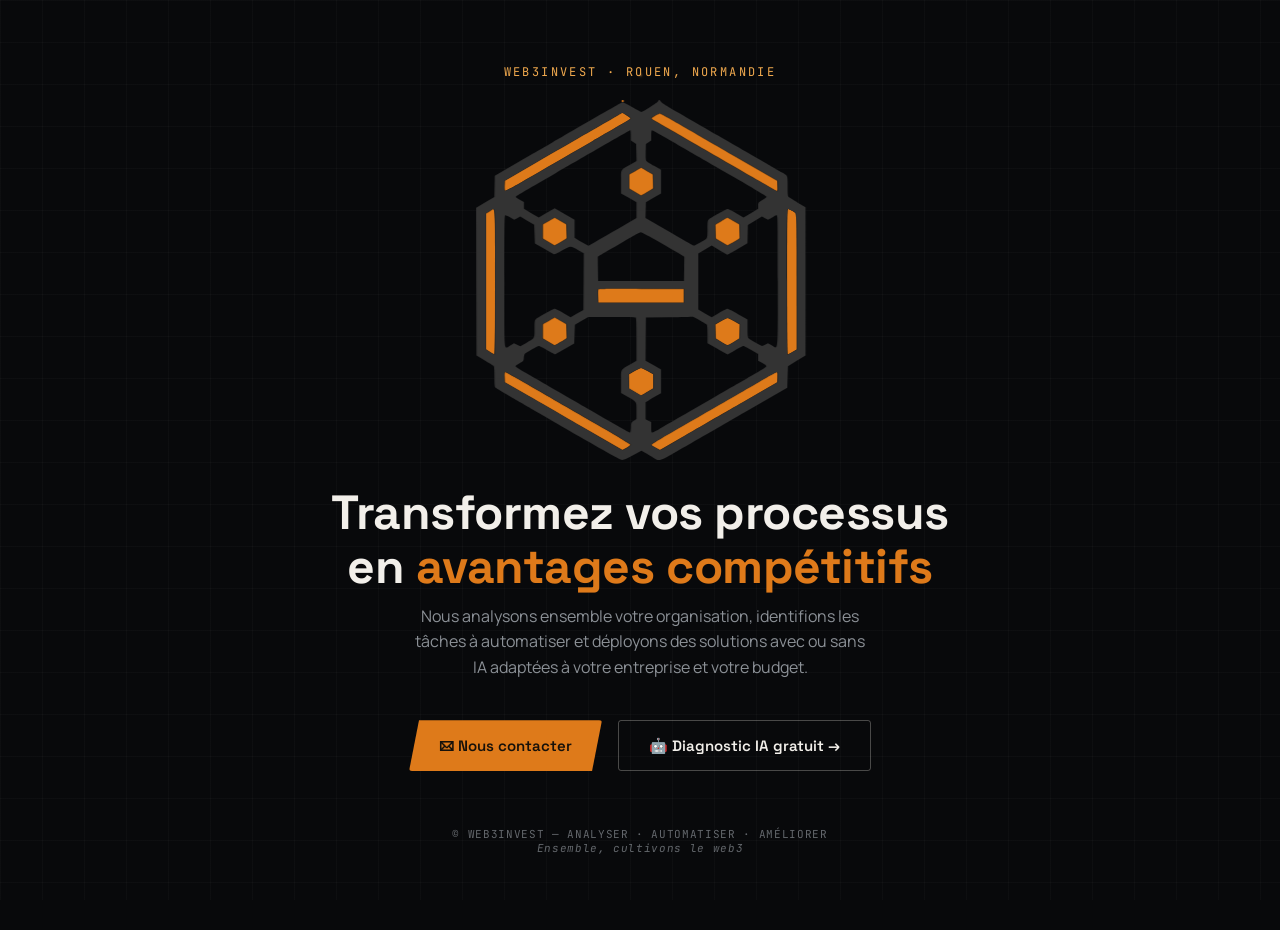
==== commit 7cd7ddd6: "feat: ✨ restore `Google Analytics`" ====
--- a/index.html
+++ b/index.html
@@ -1,11 +1,25 @@
 <!DOCTYPE html>
 <html lang="fr">
 <head>
-<meta charset="UTF-8">
-<meta name="viewport" content="width=device-width, initial-scale=1.0">
-<title>Web3Invest — Ensemble, cultivons le web3</title>
-<link rel="preconnect" href="https://fonts.googleapis.com">
-<link href="https://fonts.googleapis.com/css2?family=Space+Grotesk:wght@500;600;700&family=Manrope:wght@400;500;600;700&family=JetBrains+Mono:wght@500&display=swap" rel="stylesheet">
+  <meta charset="utf-8" />
+  <meta name="viewport" content="width=device-width, initial-scale=1" />
+  <title>Web3Invest — Ensemble, cultivons le web3</title>
+  <meta name="description"
+    content="Web3Invest est un écosystème IA pour apprendre, investir et construire le futur du web3." />
+  <link rel="preconnect" href="https://fonts.googleapis.com">
+  <link href="https://fonts.googleapis.com/css2?family=Space+Grotesk:wght@500;600;700&family=Manrope:wght@400;500;600;700&family=JetBrains+Mono:wght@500&display=swap" rel="stylesheet">
+
+  <!-- Google tag (gtag.js) -->
+  <script async src="https://www.googletagmanager.com/gtag/js?id=G-C62Q00LW13"></script>
+  <script>
+    window.dataLayer = window.dataLayer || [];
+    function gtag(){dataLayer.push(arguments);}
+    gtag('js', new Date());8
+
+    gtag('config', 'G-C62Q00LW13');
+  </script>
+
+
 <style>
   :root {
     --bg: #08090B;
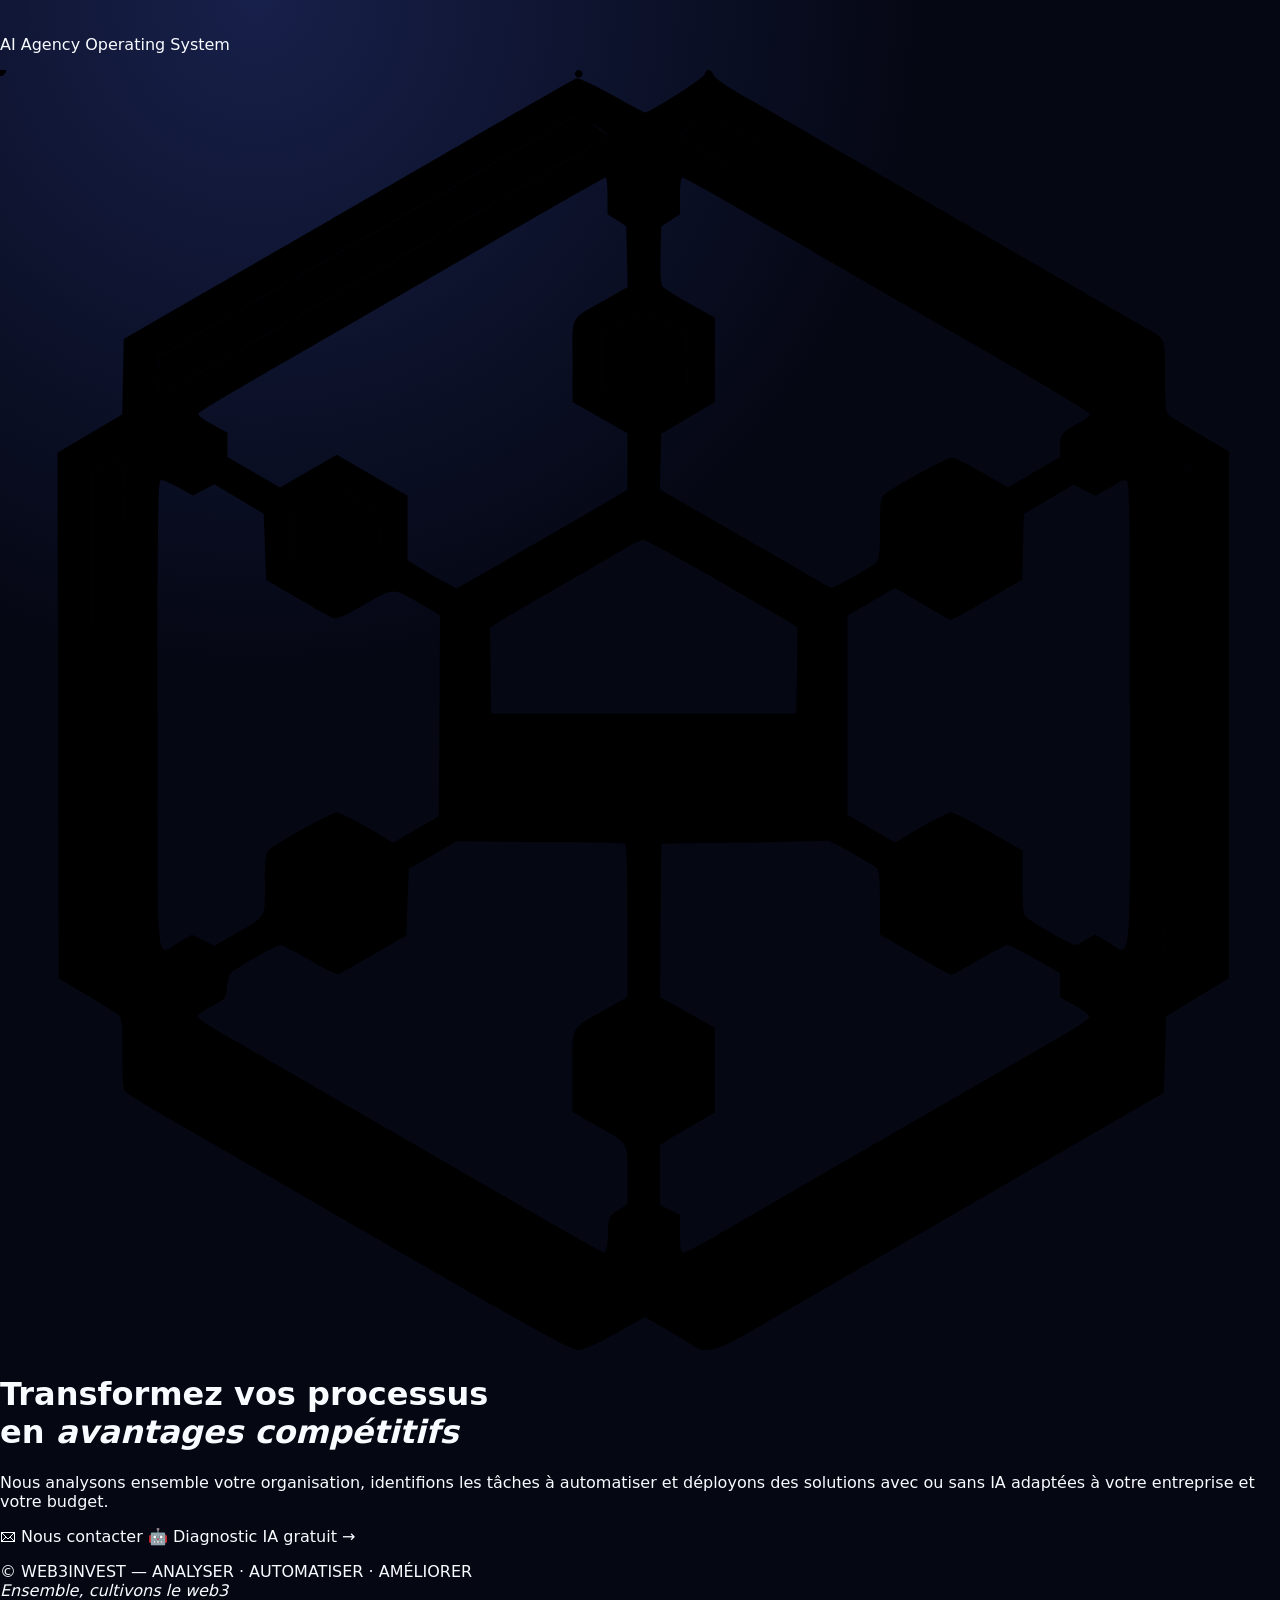
==== commit 4d1dabeb: "refactor: 🎨 restore OpenGraph + new banner" ====
--- a/index.html
+++ b/index.html
@@ -4,8 +4,36 @@
   <meta charset="utf-8" />
   <meta name="viewport" content="width=device-width, initial-scale=1" />
   <title>Web3Invest — Ensemble, cultivons le web3</title>
-  <meta name="description"
-    content="Web3Invest est un écosystème IA pour apprendre, investir et construire le futur du web3." />
+
+  <!-- Open Graph -->
+  <meta property="og:title"
+        content="Web3Invest — AI Agency Operating System">
+
+  <meta property="og:description"
+        content="Analyse, automatisation et déploiement d'agents IA pour les entreprises.">
+
+  <meta property="og:image"
+        content="https://web3invest.fr/assets/w3i-og-banner.png">
+
+  <meta property="og:image:width"
+        content="1200">
+
+  <meta property="og:image:height"
+        content="630">
+
+  <meta property="og:type"
+        content="website">
+
+  <meta property="og:url"
+        content="https://web3invest.fr">
+
+  <meta property="og:site_name"
+        content="Web3Invest">
+
+  <meta name="twitter:card"
+      content="summary_large_image">
+
+  <link rel="stylesheet" href="styles.css" />
   <link rel="preconnect" href="https://fonts.googleapis.com">
   <link href="https://fonts.googleapis.com/css2?family=Space+Grotesk:wght@500;600;700&family=Manrope:wght@400;500;600;700&family=JetBrains+Mono:wght@500&display=swap" rel="stylesheet">
 
@@ -19,327 +47,13 @@
     gtag('config', 'G-C62Q00LW13');
   </script>
 
-
-<style>
-  :root {
-    --bg: #08090B;
-    --ink: #F2EFEA;
-    --ink-muted: #8B9096;
-    --contour: #333; /*#8B9096;*/
-    --gold: #DE7A1A;
-    --gold-light: #F0A94E;
-    --font-display: 'Space Grotesk', sans-serif;
-    --font-body: 'Manrope', sans-serif;
-    --font-mono: 'JetBrains Mono', monospace;
-  }
-
-  * { box-sizing: border-box; }
-  html, body { margin: 0; padding: 0; }
-  html { scroll-behavior: smooth; }
-  body {
-    background: var(--bg);
-    color: var(--ink);
-    font-family: var(--font-body);
-    min-height: 100vh;
-    overflow-x: hidden;
-    position: relative;
-  }
-
-  body::before {
-    content: "";
-    position: fixed;
-    inset: 0;
-    background-image:
-      linear-gradient(rgba(242,239,234,0.028) 1px, transparent 1px),
-      linear-gradient(90deg, rgba(242,239,234,0.028) 1px, transparent 1px);
-    background-size: 42px 42px;
-    pointer-events: none;
-    z-index: 0;
-  }
-
-  .w3i-page {
-    position: relative;
-    z-index: 1;
-    min-height: 100vh;
-    display: flex;
-    flex-direction: column;
-    align-items: center;
-    justify-content: center;
-    padding: 64px 24px;
-    text-align: center;
-  }
-
-  .w3i-eyebrow {
-    font-family: var(--font-mono);
-    font-size: 12px;
-    letter-spacing: 0.2em;
-    text-transform: uppercase;
-    color: var(--gold-light);
-    margin: 0 0 8px;
-  }
-
-  .w3i-logo-wrap {
-    width: min(360px, 62vw);
-    aspect-ratio: 1;
-    margin: 12px 0 8px;
-    position: relative;
-  }
-  .w3i-logo-svg { width: 100%; height: 100%; overflow: visible; display:block; }
-
-  .w3i-fill-primary { fill: var(--contour); }
-  .w3i-fill-secondary { fill: var(--gold); }
-
-  .w3i-firefly {
-    fill: var(--gold-light);
-    filter: drop-shadow(0 0 3px var(--gold-light));
-  }
-
-  .w3i-slogan {
-    font-family: var(--font-display);
-    font-weight: 700;
-    font-size: clamp(28px, 4.4vw, 48px);
-    letter-spacing: -0.01em;
-    margin: 18px 0 10px;
-    line-height: 1.12;
-  }
-  .w3i-slogan em {
-    font-style: normal;
-    color: var(--gold);
-  }
-
-  .w3i-sub {
-    font-size: 16px;
-    color: var(--ink-muted);
-    max-width: 46ch;
-    margin: 0 0 40px;
-    line-height: 1.6;
-  }
-
-  .w3i-ctas {
-    display: flex;
-    gap: 16px;
-    flex-wrap: wrap;
-    justify-content: center;
-  }
-
-  .w3i-btn {
-    font-family: var(--font-display);
-    font-weight: 600;
-    font-size: 15px;
-    padding: 15px 30px;
-    border-radius: 3px;
-    text-decoration: none;
-    display: inline-flex;
-    align-items: center;
-    gap: 10px;
-    transition: transform .18s ease, box-shadow .18s ease, background .18s ease;
-    clip-path: polygon(10px 0, 100% 0, calc(100% - 10px) 100%, 0 100%);
-  }
-  .w3i-btn-primary {
-    background: var(--gold);
-    color: #16110A;
-  }
-  .w3i-btn-primary:hover {
-    transform: translateY(-2px);
-    box-shadow: 0 8px 24px rgba(222,122,26,0.28);
-  }
-  .w3i-btn-secondary {
-    background: transparent;
-    color: var(--ink);
-    border: 1px solid rgba(242,239,234,0.28);
-    clip-path: none;
-    border-radius: 3px;
-  }
-  .w3i-btn-secondary:hover {
-    border-color: var(--gold);
-    color: var(--gold-light);
-    transform: translateY(-2px);
-  }
-
-  .w3i-footer {
-    margin-top: 56px;
-    font-family: var(--font-mono);
-    font-size: 11px;
-    letter-spacing: 0.06em;
-    color: var(--ink-muted);
-    opacity: .7;
-  }
-
-  .w3i-mascot {
-    position: fixed;
-    right: -30px;
-    bottom: -40px;
-    width: 240px;
-    z-index: 0;
-    opacity: 0;
-    filter: grayscale(15%) brightness(0.92) contrast(1.04);
-    animation: w3iMascotIn 1.4s ease forwards 1.2s;
-    pointer-events: none;
-    user-select: none;
-  }
-  @keyframes w3iMascotIn {
-    from { opacity: 0; transform: translateY(24px); }
-    to   { opacity: .85; transform: translateY(0); }
-  }
-  @media (max-width: 720px) {
-    .w3i-mascot { width: 150px; right: -20px; bottom: -24px; }
-  }
-
-  
-
-
-  /* =========================================================
-     LOGO — timeline unique
-     0.00 → 1.00 s : barre centrale
-     1.00 → 1.58 s : nodes, sens horaire depuis le haut
-     1.62 → 2.20 s : arêtes extérieures
-     2.22 → 2.62 s : structure principale
-     ========================================================= */
-
-  .w3i-bar,
-  .w3i-node,
-  .w3i-edge,
-  .w3i-primary-group {
-    opacity: 0;
-  }
-
-  .w3i-bar {
-    transform: scaleX(0);
-    transform-origin: left center;
-    transform-box: fill-box;
-    animation: w3iBar 1s linear forwards;
-  }
-
-  .w3i-node {
-    transform: scale(.3);
-    transform-origin: center;
-    transform-box: fill-box;
-    animation: w3iNode .18s cubic-bezier(.2, .9, .3, 1.35) forwards;
-  }
-
-  /* Haut → haut-droite → bas-droite → bas → bas-gauche → haut-gauche */
-  .w3i-node-3 { animation-delay: 1.00s; }
-
-  .w3i-node-4 { animation-delay: 1.08s; }
-  .w3i-node-5 { animation-delay: 1.16s; }
-
-  .w3i-node-0 { animation-delay: 1.24s; }
-  .w3i-node-1 { animation-delay: 1.32s; }
-  .w3i-node-2 { animation-delay: 1.40s; }
-  
-
-  .w3i-edge {
-    animation: w3iEdge .22s ease-out forwards;
-  }
-
-  .w3i-edge-0 { animation-delay: 1.62s; }
-  .w3i-edge-1 { animation-delay: 1.70s; }
-  .w3i-edge-2 { animation-delay: 1.78s; }
-
-  .w3i-edge-3 { animation-delay: 1.62s; }
-  .w3i-edge-4 { animation-delay: 1.70s; }
-  .w3i-edge-5 { animation-delay: 1.78s; }
-
-  .w3i-primary-group {
-    animation: w3iPrimary .40s ease-out 2.22s forwards;
-  }
-
-  @keyframes w3iBar {
-    0% {
-      opacity: 1;
-      transform: scaleX(0);
-      fill: #fff;
-    }
-    92% {
-      opacity: 1;
-      transform: scaleX(.92);
-      fill: #fff;
-    }
-    100% {
-      opacity: 1;
-      transform: scaleX(1);
-      fill: var(--gold);
-    }
-  }
-
-  @keyframes w3iNode {
-    0% {
-      opacity: 0;
-      transform: scale(.3);
-      fill: #fff;
-    }
-    55% {
-      opacity: 1;
-      transform: scale(1.18);
-      fill: #fff;
-    }
-    100% {
-      opacity: 1;
-      transform: scale(1);
-      fill: var(--gold);
-    }
-  }
-
-  @keyframes w3iEdge {
-    0% {
-      opacity: 0;
-      fill: #fff;
-    }
-    45% {
-      opacity: 1;
-      fill: #fff;
-    }
-    100% {
-      opacity: 1;
-      fill: var(--gold);
-    }
-  }
-
-  @keyframes w3iPrimary {
-    0% {
-      opacity: 0;
-      fill: #fff;
-    }
-    100% {
-      opacity: 1;
-      fill: var(--contour);
-    }
-  }
-
-  /* Les lucioles utilisent uniquement SMIL dans le SVG.
-     Pas de seconde animation CSS concurrente. */
-  .w3i-firefly {
-    fill: var(--gold-light);
-    opacity: 0;
-    filter: drop-shadow(0 0 3px var(--gold-light));
-    pointer-events: none;
-  }
-  @media (prefers-reduced-motion: reduce) {
-    html { scroll-behavior: auto; }
-
-    .w3i-bar,
-    .w3i-node,
-    .w3i-edge,
-    .w3i-primary-group,
-    .w3i-mascot {
-      animation: none !important;
-      opacity: 1 !important;
-      transform: none !important;
-    }
-
-    .w3i-firefly {
-      display: none;
-    }
-  }
-
-</style>
 </head>
 <body>
 
   <img class="w3i-mascot" src="mascot_final.webp" alt="" aria-hidden="true">
 
   <main class="w3i-page">
-    <p class="w3i-eyebrow">Web3Invest · Rouen, Normandie</p>
+    <p class="w3i-eyebrow">AI Agency Operating System</p>
 
     <div class="w3i-logo-wrap">
       <svg class="w3i-logo-svg" viewBox="0 0 512 512" xmlns="http://www.w3.org/2000/svg">
--- a/styles.css
+++ b/styles.css
@@ -0,0 +1,370 @@
+:root {
+    --bg: #050713;
+    --panel: #0b1024cc;
+    --text: #f8fbff;
+    --muted: #b7c4d8;
+    --cyan: #12e0d2;
+    --violet: #b642ff;
+    --orange: #d88419;
+    --line: #ffffff22;
+    --glow: 0 0 42px #9b35ff66
+}
+
+* {
+    box-sizing: border-box
+}
+
+html {
+    scroll-behavior: smooth
+}
+
+body {
+    margin: 0;
+    font-family: Inter, ui-sans-serif, system-ui, -apple-system, Segoe UI, Roboto, Arial, sans-serif;
+    background: radial-gradient(circle at 20% 0%, #17204a 0, #050713 35%), radial-gradient(circle at 90% 10%, #2a0d42 0, #050713 32%), #050713;
+    color: var(--text)
+}
+
+a {
+    color: inherit;
+    text-decoration: none
+}
+
+.wrap {
+    width: min(1180px, 92vw);
+    margin: auto
+}
+
+.nav {
+    position: sticky;
+    top: 0;
+    z-index: 10;
+    background: #050713cc;
+    backdrop-filter: blur(16px);
+    border-bottom: 1px solid var(--line)
+}
+
+.navin {
+    height: 74px;
+    display: flex;
+    align-items: center;
+    justify-content: space-between;
+    gap: 24px
+}
+
+.brand {
+    display: flex;
+    align-items: center;
+    gap: 14px
+}
+
+.brand img {
+    width: 52px;
+    height: 52px;
+    object-fit: contain
+}
+
+.brand strong {
+    font-size: 1.35rem
+}
+
+.brand span {
+    color: var(--muted);
+    font-size: .85rem
+}
+
+.links {
+    display: flex;
+    gap: 20px;
+    color: var(--muted);
+    font-weight: 700
+}
+
+.btn {
+    display: inline-flex;
+    align-items: center;
+    justify-content: center;
+    gap: 10px;
+    padding: 15px 22px;
+    border-radius: 999px;
+    background: linear-gradient(90deg, var(--cyan), var(--violet));
+    box-shadow: var(--glow);
+    font-weight: 900;
+    color: white
+}
+
+.ghost {
+    background: #ffffff0e;
+    border: 1px solid var(--line);
+    box-shadow: none
+}
+
+.hero {
+    padding: 76px 0 50px
+}
+
+.heroGrid {
+    display: grid;
+    grid-template-columns: 1.05fr .95fr;
+    gap: 40px;
+    align-items: center
+}
+
+.eyebrow {
+    color: var(--cyan);
+    font-weight: 900;
+    letter-spacing: .14em;
+    text-transform: uppercase
+}
+
+.h1 {
+    font-size: clamp(3rem, 7vw, 6.7rem);
+    line-height: .92;
+    margin: 18px 0
+}
+
+.grad {
+    background: linear-gradient(90deg, var(--cyan), #fff, var(--violet), var(--orange));
+    -webkit-background-clip: text;
+    background-clip: text;
+    color: transparent
+}
+
+.lead {
+    font-size: 1.25rem;
+    line-height: 1.7;
+    color: var(--muted);
+    max-width: 650px
+}
+
+.actions {
+    display: flex;
+    gap: 14px;
+    flex-wrap: wrap;
+    margin-top: 28px
+}
+
+.heroCard {
+    position: relative;
+    border: 1px solid var(--line);
+    border-radius: 32px;
+    overflow: hidden;
+    background: #0d1228;
+    box-shadow: var(--glow)
+}
+
+.heroCard img {
+    width: 100%;
+    display: block
+}
+
+.stats {
+    display: grid;
+    grid-template-columns: repeat(4, 1fr);
+    gap: 14px;
+    margin-top: 28px
+}
+
+.stat {
+    padding: 18px;
+    border: 1px solid var(--line);
+    border-radius: 22px;
+    background: #ffffff09
+}
+
+.stat b {
+    font-size: 1.55rem;
+    color: var(--cyan)
+}
+
+.stat small {
+    display: block;
+    color: var(--muted);
+    margin-top: 4px
+}
+
+.section {
+    padding: 70px 0
+}
+
+.title {
+    font-size: clamp(2rem, 4vw, 4rem);
+    line-height: 1;
+    margin: 0 0 18px
+}
+
+.subtitle {
+    color: var(--muted);
+    font-size: 1.1rem;
+    line-height: 1.7;
+    /* max-width: 780px; */
+}
+
+.cards {
+    display: grid;
+    grid-template-columns: repeat(4, 1fr);
+    gap: 18px;
+    margin-top: 34px
+}
+
+.card {
+    border: 1px solid var(--line);
+    border-radius: 28px;
+    background: linear-gradient(180deg, #101733cc, #070a17cc);
+    padding: 24px;
+    min-height: 190px
+}
+
+.icon {
+    font-size: 2rem
+}
+
+.card h3 {
+    margin: 18px 0 10px
+}
+
+.card p {
+    color: var(--muted);
+    line-height: 1.6;
+    margin: 0
+}
+
+.wideImage {
+    border: 1px solid var(--line);
+    border-radius: 34px;
+    overflow: hidden;
+    background: #101733;
+    margin-top: 32px;
+    box-shadow: var(--glow)
+}
+
+.wideImage img {
+    width: 100%;
+    display: block
+}
+
+.team {
+    display: grid;
+    grid-template-columns: repeat(4, 1fr);
+    gap: 18px;
+    margin-top: 34px
+}
+
+.member {
+    border: 1px solid var(--line);
+    border-radius: 28px;
+    background: #ffffff08;
+    overflow: hidden
+}
+
+.member img {
+    width: 100%;
+    display: block
+}
+
+.member div {
+    padding: 18px
+}
+
+.member h3 {
+    margin: 0
+}
+
+.member p {
+    margin: 6px 0 0;
+    color: var(--muted)
+}
+
+.matrix {
+    display: grid;
+    grid-template-columns: repeat(2, 1fr);
+    gap: 18px;
+    margin-top: 30px
+}
+
+.role {
+    border: 1px solid var(--line);
+    border-radius: 22px;
+    padding: 18px;
+    background: #ffffff08
+}
+
+.role b {
+    color: #fff
+}
+
+.role span {
+    display: block;
+    color: var(--muted);
+    margin-top: 7px;
+    line-height: 1.55
+}
+
+.split {
+    display: grid;
+    grid-template-columns: 1fr 1fr;
+    gap: 28px;
+    align-items: center
+}
+
+.panel {
+    border: 1px solid var(--line);
+    border-radius: 34px;
+    padding: 32px;
+    background: linear-gradient(135deg, #ffffff0e, #ffffff04)
+}
+
+.panel ul {
+    padding-left: 20px;
+    color: var(--muted);
+    line-height: 1.85
+}
+
+.footer {
+    padding: 42px 0;
+    border-top: 1px solid var(--line);
+    color: var(--muted)
+}
+
+@media (max-width:900px) {
+
+    .heroGrid,
+    .split {
+    grid-template-columns: 1fr
+    }
+
+    .cards,
+    .team {
+    grid-template-columns: repeat(2, 1fr)
+    }
+
+    .stats {
+    grid-template-columns: repeat(2, 1fr)
+    }
+
+    .links {
+    display: none
+    }
+}
+
+@media (max-width:560px) {
+
+    .cards,
+    .team,
+    .matrix {
+    grid-template-columns: 1fr
+    }
+
+    .h1 {
+    font-size: 3.1rem
+    }
+
+    .navin {
+    height: auto;
+    padding: 14px 0
+    }
+
+    .brand span {
+    display: none
+    }
+}
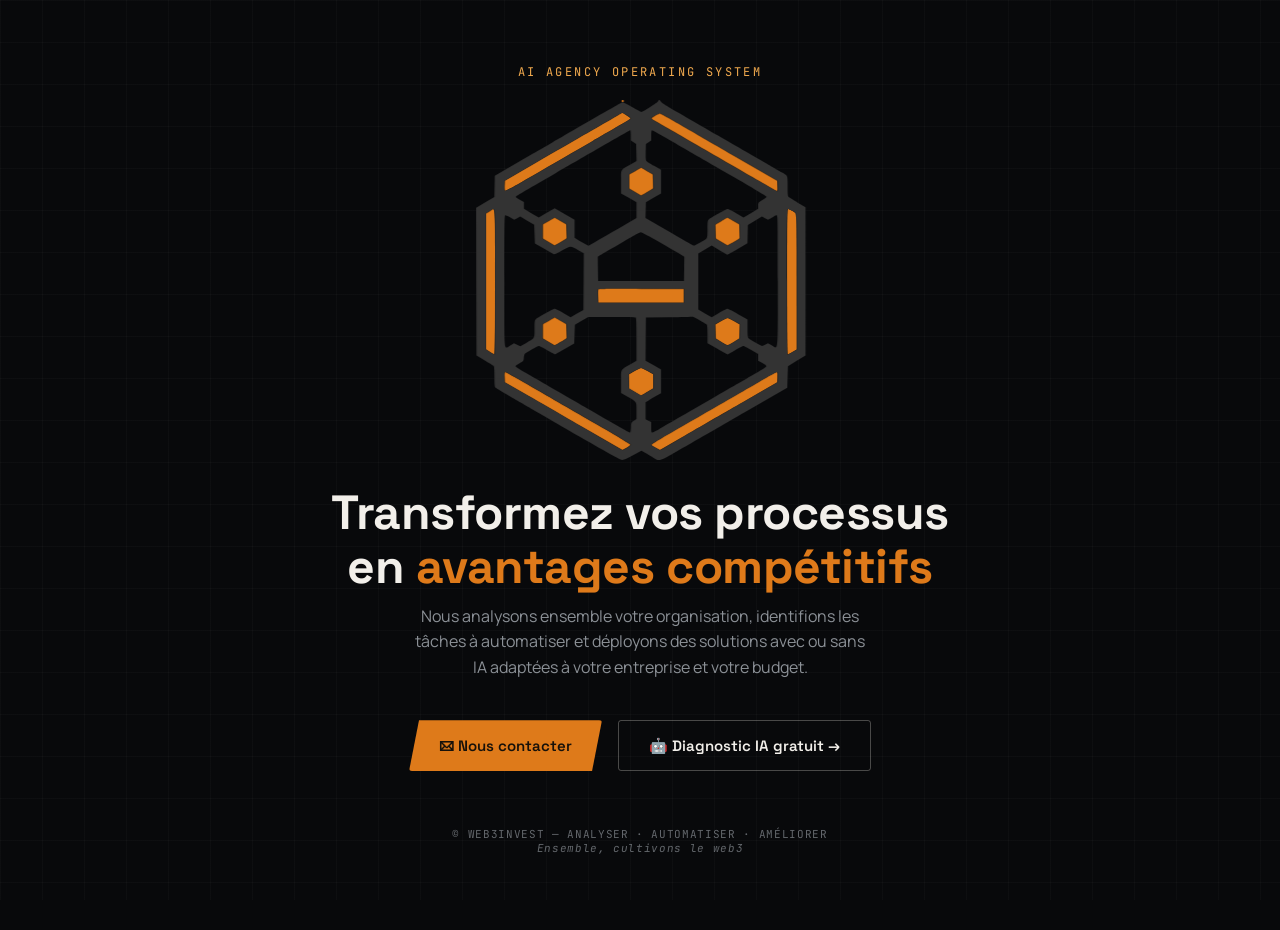
==== commit 20bc079c: "fix: 🐛 rename og banner to force reset cache" ====
--- a/index.html
+++ b/index.html
@@ -2,9 +2,11 @@
 <html lang="fr">
 <head>
   <meta charset="utf-8" />
+  <title>Web3Invest — Ensemble, cultivons le web3</title>
   <meta name="viewport" content="width=device-width, initial-scale=1" />
-  <title>Web3Invest — Ensemble, cultivons le web3</title>
-
+  <meta name="description"
+      content="Analyse, automatisation et déploiement d'agents IA pour les entreprises.">
+  
   <!-- Open Graph -->
   <meta property="og:title"
         content="Web3Invest — AI Agency Operating System">
@@ -13,7 +15,7 @@
         content="Analyse, automatisation et déploiement d'agents IA pour les entreprises.">
 
   <meta property="og:image"
-        content="https://web3invest.fr/assets/w3i-og-banner.png">
+        content="https://web3invest.fr/assets/w3i-og-banner-v2.png">
 
   <meta property="og:image:width"
         content="1200">
--- a/styles.css
+++ b/styles.css
@@ -1,370 +1,313 @@
-:root {
-    --bg: #050713;
-    --panel: #0b1024cc;
-    --text: #f8fbff;
-    --muted: #b7c4d8;
-    --cyan: #12e0d2;
-    --violet: #b642ff;
-    --orange: #d88419;
-    --line: #ffffff22;
-    --glow: 0 0 42px #9b35ff66
-}
-
-* {
-    box-sizing: border-box
-}
-
-html {
-    scroll-behavior: smooth
-}
-
-body {
-    margin: 0;
-    font-family: Inter, ui-sans-serif, system-ui, -apple-system, Segoe UI, Roboto, Arial, sans-serif;
-    background: radial-gradient(circle at 20% 0%, #17204a 0, #050713 35%), radial-gradient(circle at 90% 10%, #2a0d42 0, #050713 32%), #050713;
-    color: var(--text)
-}
-
-a {
-    color: inherit;
-    text-decoration: none
-}
-
-.wrap {
-    width: min(1180px, 92vw);
-    margin: auto
-}
-
-.nav {
-    position: sticky;
-    top: 0;
-    z-index: 10;
-    background: #050713cc;
-    backdrop-filter: blur(16px);
-    border-bottom: 1px solid var(--line)
-}
-
-.navin {
-    height: 74px;
+
+
+  :root {
+    --bg: #08090B;
+    --ink: #F2EFEA;
+    --ink-muted: #8B9096;
+    --contour: #333; /*#8B9096;*/
+    --gold: #DE7A1A;
+    --gold-light: #F0A94E;
+    --font-display: 'Space Grotesk', sans-serif;
+    --font-body: 'Manrope', sans-serif;
+    --font-mono: 'JetBrains Mono', monospace;
+  }
+
+  * { box-sizing: border-box; }
+  html, body { margin: 0; padding: 0; }
+  html { scroll-behavior: smooth; }
+  body {
+    background: var(--bg);
+    color: var(--ink);
+    font-family: var(--font-body);
+    min-height: 100vh;
+    overflow-x: hidden;
+    position: relative;
+  }
+
+  body::before {
+    content: "";
+    position: fixed;
+    inset: 0;
+    background-image:
+      linear-gradient(rgba(242,239,234,0.028) 1px, transparent 1px),
+      linear-gradient(90deg, rgba(242,239,234,0.028) 1px, transparent 1px);
+    background-size: 42px 42px;
+    pointer-events: none;
+    z-index: 0;
+  }
+
+  .w3i-page {
+    position: relative;
+    z-index: 1;
+    min-height: 100vh;
     display: flex;
+    flex-direction: column;
     align-items: center;
-    justify-content: space-between;
-    gap: 24px
-}
-
-.brand {
+    justify-content: center;
+    padding: 64px 24px;
+    text-align: center;
+  }
+
+  .w3i-eyebrow {
+    font-family: var(--font-mono);
+    font-size: 12px;
+    letter-spacing: 0.2em;
+    text-transform: uppercase;
+    color: var(--gold-light);
+    margin: 0 0 8px;
+  }
+
+  .w3i-logo-wrap {
+    width: min(360px, 62vw);
+    aspect-ratio: 1;
+    margin: 12px 0 8px;
+    position: relative;
+  }
+  .w3i-logo-svg { width: 100%; height: 100%; overflow: visible; display:block; }
+
+  .w3i-fill-primary { fill: var(--contour); }
+  .w3i-fill-secondary { fill: var(--gold); }
+
+  .w3i-firefly {
+    fill: var(--gold-light);
+    filter: drop-shadow(0 0 3px var(--gold-light));
+  }
+
+  .w3i-slogan {
+    font-family: var(--font-display);
+    font-weight: 700;
+    font-size: clamp(28px, 4.4vw, 48px);
+    letter-spacing: -0.01em;
+    margin: 18px 0 10px;
+    line-height: 1.12;
+  }
+  .w3i-slogan em {
+    font-style: normal;
+    color: var(--gold);
+  }
+
+  .w3i-sub {
+    font-size: 16px;
+    color: var(--ink-muted);
+    max-width: 46ch;
+    margin: 0 0 40px;
+    line-height: 1.6;
+  }
+
+  .w3i-ctas {
     display: flex;
-    align-items: center;
-    gap: 14px
-}
-
-.brand img {
-    width: 52px;
-    height: 52px;
-    object-fit: contain
-}
-
-.brand strong {
-    font-size: 1.35rem
-}
-
-.brand span {
-    color: var(--muted);
-    font-size: .85rem
-}
-
-.links {
-    display: flex;
-    gap: 20px;
-    color: var(--muted);
-    font-weight: 700
-}
-
-.btn {
+    gap: 16px;
+    flex-wrap: wrap;
+    justify-content: center;
+  }
+
+  .w3i-btn {
+    font-family: var(--font-display);
+    font-weight: 600;
+    font-size: 15px;
+    padding: 15px 30px;
+    border-radius: 3px;
+    text-decoration: none;
     display: inline-flex;
     align-items: center;
-    justify-content: center;
     gap: 10px;
-    padding: 15px 22px;
-    border-radius: 999px;
-    background: linear-gradient(90deg, var(--cyan), var(--violet));
-    box-shadow: var(--glow);
-    font-weight: 900;
-    color: white
-}
-
-.ghost {
-    background: #ffffff0e;
-    border: 1px solid var(--line);
-    box-shadow: none
-}
-
-.hero {
-    padding: 76px 0 50px
-}
-
-.heroGrid {
-    display: grid;
-    grid-template-columns: 1.05fr .95fr;
-    gap: 40px;
-    align-items: center
-}
-
-.eyebrow {
-    color: var(--cyan);
-    font-weight: 900;
-    letter-spacing: .14em;
-    text-transform: uppercase
-}
-
-.h1 {
-    font-size: clamp(3rem, 7vw, 6.7rem);
-    line-height: .92;
-    margin: 18px 0
-}
-
-.grad {
-    background: linear-gradient(90deg, var(--cyan), #fff, var(--violet), var(--orange));
-    -webkit-background-clip: text;
-    background-clip: text;
-    color: transparent
-}
-
-.lead {
-    font-size: 1.25rem;
-    line-height: 1.7;
-    color: var(--muted);
-    max-width: 650px
-}
-
-.actions {
-    display: flex;
-    gap: 14px;
-    flex-wrap: wrap;
-    margin-top: 28px
-}
-
-.heroCard {
-    position: relative;
-    border: 1px solid var(--line);
-    border-radius: 32px;
-    overflow: hidden;
-    background: #0d1228;
-    box-shadow: var(--glow)
-}
-
-.heroCard img {
-    width: 100%;
-    display: block
-}
-
-.stats {
-    display: grid;
-    grid-template-columns: repeat(4, 1fr);
-    gap: 14px;
-    margin-top: 28px
-}
-
-.stat {
-    padding: 18px;
-    border: 1px solid var(--line);
-    border-radius: 22px;
-    background: #ffffff09
-}
-
-.stat b {
-    font-size: 1.55rem;
-    color: var(--cyan)
-}
-
-.stat small {
-    display: block;
-    color: var(--muted);
-    margin-top: 4px
-}
-
-.section {
-    padding: 70px 0
-}
-
-.title {
-    font-size: clamp(2rem, 4vw, 4rem);
-    line-height: 1;
-    margin: 0 0 18px
-}
-
-.subtitle {
-    color: var(--muted);
-    font-size: 1.1rem;
-    line-height: 1.7;
-    /* max-width: 780px; */
-}
-
-.cards {
-    display: grid;
-    grid-template-columns: repeat(4, 1fr);
-    gap: 18px;
-    margin-top: 34px
-}
-
-.card {
-    border: 1px solid var(--line);
-    border-radius: 28px;
-    background: linear-gradient(180deg, #101733cc, #070a17cc);
-    padding: 24px;
-    min-height: 190px
-}
-
-.icon {
-    font-size: 2rem
-}
-
-.card h3 {
-    margin: 18px 0 10px
-}
-
-.card p {
-    color: var(--muted);
-    line-height: 1.6;
-    margin: 0
-}
-
-.wideImage {
-    border: 1px solid var(--line);
-    border-radius: 34px;
-    overflow: hidden;
-    background: #101733;
-    margin-top: 32px;
-    box-shadow: var(--glow)
-}
-
-.wideImage img {
-    width: 100%;
-    display: block
-}
-
-.team {
-    display: grid;
-    grid-template-columns: repeat(4, 1fr);
-    gap: 18px;
-    margin-top: 34px
-}
-
-.member {
-    border: 1px solid var(--line);
-    border-radius: 28px;
-    background: #ffffff08;
-    overflow: hidden
-}
-
-.member img {
-    width: 100%;
-    display: block
-}
-
-.member div {
-    padding: 18px
-}
-
-.member h3 {
-    margin: 0
-}
-
-.member p {
-    margin: 6px 0 0;
-    color: var(--muted)
-}
-
-.matrix {
-    display: grid;
-    grid-template-columns: repeat(2, 1fr);
-    gap: 18px;
-    margin-top: 30px
-}
-
-.role {
-    border: 1px solid var(--line);
-    border-radius: 22px;
-    padding: 18px;
-    background: #ffffff08
-}
-
-.role b {
-    color: #fff
-}
-
-.role span {
-    display: block;
-    color: var(--muted);
-    margin-top: 7px;
-    line-height: 1.55
-}
-
-.split {
-    display: grid;
-    grid-template-columns: 1fr 1fr;
-    gap: 28px;
-    align-items: center
-}
-
-.panel {
-    border: 1px solid var(--line);
-    border-radius: 34px;
-    padding: 32px;
-    background: linear-gradient(135deg, #ffffff0e, #ffffff04)
-}
-
-.panel ul {
-    padding-left: 20px;
-    color: var(--muted);
-    line-height: 1.85
-}
-
-.footer {
-    padding: 42px 0;
-    border-top: 1px solid var(--line);
-    color: var(--muted)
-}
-
-@media (max-width:900px) {
-
-    .heroGrid,
-    .split {
-    grid-template-columns: 1fr
-    }
-
-    .cards,
-    .team {
-    grid-template-columns: repeat(2, 1fr)
-    }
-
-    .stats {
-    grid-template-columns: repeat(2, 1fr)
-    }
-
-    .links {
-    display: none
-    }
-}
-
-@media (max-width:560px) {
-
-    .cards,
-    .team,
-    .matrix {
-    grid-template-columns: 1fr
-    }
-
-    .h1 {
-    font-size: 3.1rem
-    }
-
-    .navin {
-    height: auto;
-    padding: 14px 0
-    }
-
-    .brand span {
-    display: none
-    }
-}+    transition: transform .18s ease, box-shadow .18s ease, background .18s ease;
+    clip-path: polygon(10px 0, 100% 0, calc(100% - 10px) 100%, 0 100%);
+  }
+  .w3i-btn-primary {
+    background: var(--gold);
+    color: #16110A;
+  }
+  .w3i-btn-primary:hover {
+    transform: translateY(-2px);
+    box-shadow: 0 8px 24px rgba(222,122,26,0.28);
+  }
+  .w3i-btn-secondary {
+    background: transparent;
+    color: var(--ink);
+    border: 1px solid rgba(242,239,234,0.28);
+    clip-path: none;
+    border-radius: 3px;
+  }
+  .w3i-btn-secondary:hover {
+    border-color: var(--gold);
+    color: var(--gold-light);
+    transform: translateY(-2px);
+  }
+
+  .w3i-footer {
+    margin-top: 56px;
+    font-family: var(--font-mono);
+    font-size: 11px;
+    letter-spacing: 0.06em;
+    color: var(--ink-muted);
+    opacity: .7;
+  }
+
+  .w3i-mascot {
+    position: fixed;
+    right: -30px;
+    bottom: -40px;
+    width: 240px;
+    z-index: 0;
+    opacity: 0;
+    filter: grayscale(15%) brightness(0.92) contrast(1.04);
+    animation: w3iMascotIn 1.4s ease forwards 1.2s;
+    pointer-events: none;
+    user-select: none;
+  }
+  @keyframes w3iMascotIn {
+    from { opacity: 0; transform: translateY(24px); }
+    to   { opacity: .85; transform: translateY(0); }
+  }
+  @media (max-width: 720px) {
+    .w3i-mascot { width: 150px; right: -20px; bottom: -24px; }
+  }
+
+  
+
+
+  /* =========================================================
+     LOGO — timeline unique
+     0.00 → 1.00 s : barre centrale
+     1.00 → 1.58 s : nodes, sens horaire depuis le haut
+     1.62 → 2.20 s : arêtes extérieures
+     2.22 → 2.62 s : structure principale
+     ========================================================= */
+
+  .w3i-bar,
+  .w3i-node,
+  .w3i-edge,
+  .w3i-primary-group {
+    opacity: 0;
+  }
+
+  .w3i-bar {
+    transform: scaleX(0);
+    transform-origin: left center;
+    transform-box: fill-box;
+    animation: w3iBar 1s linear forwards;
+  }
+
+  .w3i-node {
+    transform: scale(.3);
+    transform-origin: center;
+    transform-box: fill-box;
+    animation: w3iNode .18s cubic-bezier(.2, .9, .3, 1.35) forwards;
+  }
+
+  /* Haut → haut-droite → bas-droite → bas → bas-gauche → haut-gauche */
+  .w3i-node-3 { animation-delay: 1.00s; }
+
+  .w3i-node-4 { animation-delay: 1.08s; }
+  .w3i-node-5 { animation-delay: 1.16s; }
+
+  .w3i-node-0 { animation-delay: 1.24s; }
+  .w3i-node-1 { animation-delay: 1.32s; }
+  .w3i-node-2 { animation-delay: 1.40s; }
+  
+
+  .w3i-edge {
+    animation: w3iEdge .22s ease-out forwards;
+  }
+
+  .w3i-edge-0 { animation-delay: 1.62s; }
+  .w3i-edge-1 { animation-delay: 1.70s; }
+  .w3i-edge-2 { animation-delay: 1.78s; }
+
+  .w3i-edge-3 { animation-delay: 1.62s; }
+  .w3i-edge-4 { animation-delay: 1.70s; }
+  .w3i-edge-5 { animation-delay: 1.78s; }
+
+  .w3i-primary-group {
+    animation: w3iPrimary .40s ease-out 2.22s forwards;
+  }
+
+  @keyframes w3iBar {
+    0% {
+      opacity: 1;
+      transform: scaleX(0);
+      fill: #fff;
+    }
+    92% {
+      opacity: 1;
+      transform: scaleX(.92);
+      fill: #fff;
+    }
+    100% {
+      opacity: 1;
+      transform: scaleX(1);
+      fill: var(--gold);
+    }
+  }
+
+  @keyframes w3iNode {
+    0% {
+      opacity: 0;
+      transform: scale(.3);
+      fill: #fff;
+    }
+    55% {
+      opacity: 1;
+      transform: scale(1.18);
+      fill: #fff;
+    }
+    100% {
+      opacity: 1;
+      transform: scale(1);
+      fill: var(--gold);
+    }
+  }
+
+  @keyframes w3iEdge {
+    0% {
+      opacity: 0;
+      fill: #fff;
+    }
+    45% {
+      opacity: 1;
+      fill: #fff;
+    }
+    100% {
+      opacity: 1;
+      fill: var(--gold);
+    }
+  }
+
+  @keyframes w3iPrimary {
+    0% {
+      opacity: 0;
+      fill: #fff;
+    }
+    100% {
+      opacity: 1;
+      fill: var(--contour);
+    }
+  }
+
+  /* Les lucioles utilisent uniquement SMIL dans le SVG.
+     Pas de seconde animation CSS concurrente. */
+  .w3i-firefly {
+    fill: var(--gold-light);
+    opacity: 0;
+    filter: drop-shadow(0 0 3px var(--gold-light));
+    pointer-events: none;
+  }
+  @media (prefers-reduced-motion: reduce) {
+    html { scroll-behavior: auto; }
+
+    .w3i-bar,
+    .w3i-node,
+    .w3i-edge,
+    .w3i-primary-group,
+    .w3i-mascot {
+      animation: none !important;
+      opacity: 1 !important;
+      transform: none !important;
+    }
+
+    .w3i-firefly {
+      display: none;
+    }
+  }
+
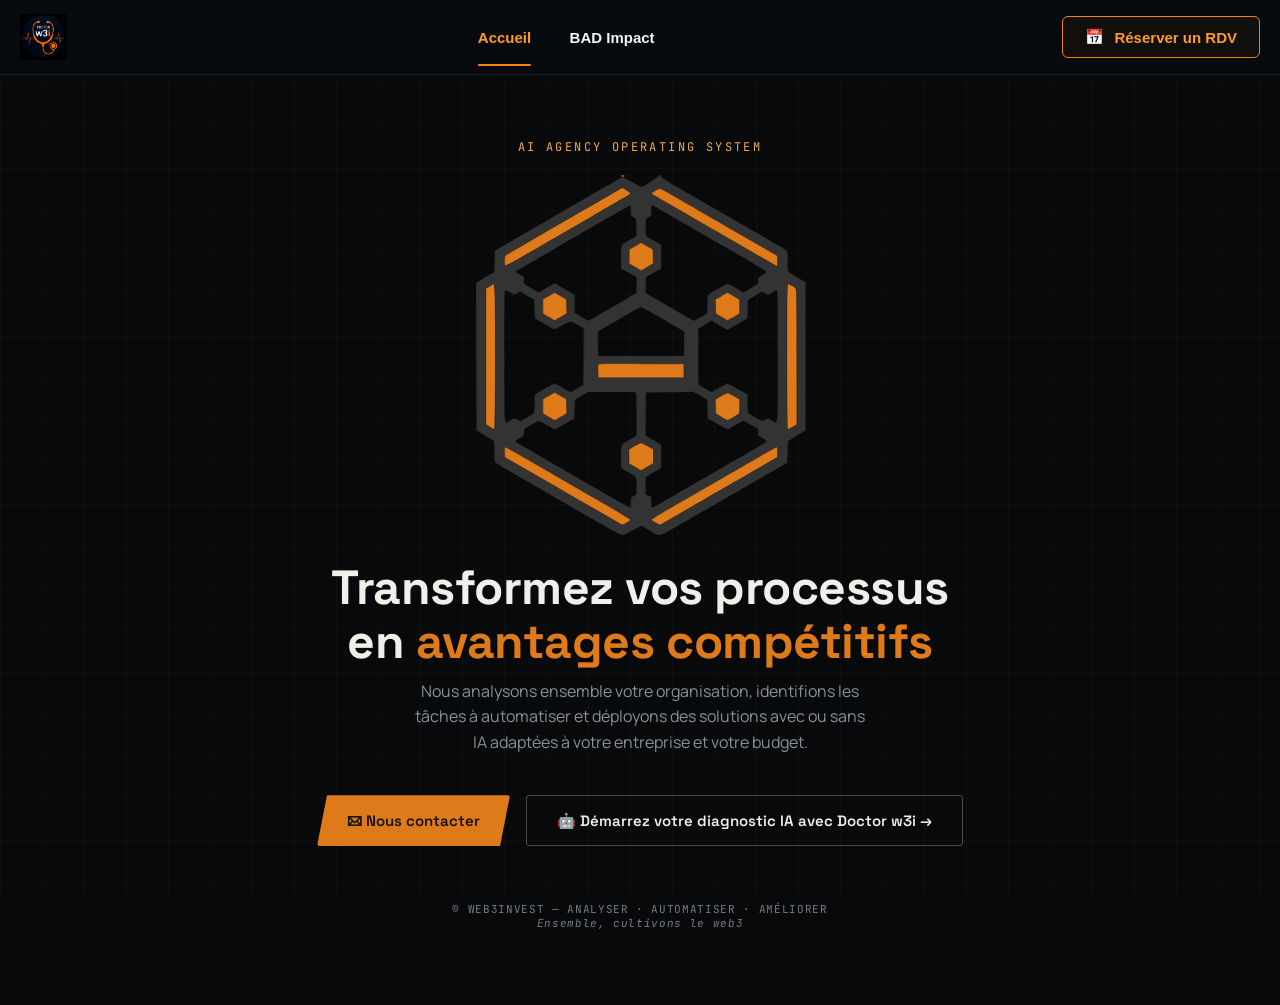
==== commit 8d3d0577: "feat: ✨ init `BAD Impact` page" ====
--- a/index.html
+++ b/index.html
@@ -52,7 +52,353 @@
 </head>
 <body>
 
-  <img class="w3i-mascot" src="mascot_final.webp" alt="" aria-hidden="true">
+  <header class="site-header">
+  <nav class="navbar" aria-label="Navigation principale">
+    <!-- Remplacez le src par le chemin réel de votre logo -->
+    <a class="navbar__brand" href="/" aria-label="Web3Invest — Accueil">
+      <img
+        class="navbar__logo"
+        src="/assets/w3i-doctor-icon.png"
+        alt="Web3Invest"
+        width="128"
+        height="48"
+      />
+    </a>
+
+    <button
+      class="navbar__toggle"
+      type="button"
+      aria-expanded="false"
+      aria-controls="main-navigation"
+      aria-label="Ouvrir le menu"
+    >
+      <span></span>
+      <span></span>
+      <span></span>
+    </button>
+
+    <div class="navbar__content" id="main-navigation">
+      <ul class="navbar__links">
+        <li>
+          <a class="navbar__link navbar__link--active" href="/">Accueil</a>
+        </li>
+
+        <li>
+          <a class="navbar__link" href="/bad-impact.html">
+            BAD Impact
+          </a>
+        </li>
+      </ul>
+
+      <a
+        class="navbar__cta"
+        href="https://calendly.com/cedric-badmington"
+        target="_blank"
+        rel="noopener noreferrer"
+      >
+        <span aria-hidden="true">📅</span>
+        Réserver un RDV
+      </a>
+    </div>
+  </nav>
+</header>
+
+<style>
+  :root {
+    --w3i-bg: #070b0f;
+    --w3i-bg-soft: rgba(7, 11, 15, 0.94);
+    --w3i-text: #f5f5f5;
+    --w3i-muted: #a5a9ae;
+    --w3i-orange: #f5820b;
+    --w3i-orange-light: #ff9c2b;
+    --w3i-border: rgba(255, 255, 255, 0.08);
+    --w3i-container: 1480px;
+  }
+
+  *,
+  *::before,
+  *::after {
+    box-sizing: border-box;
+  }
+
+  body {
+    margin: 0;
+  }
+
+  .site-header {
+    position: sticky;
+    top: 0;
+    z-index: 1000;
+    width: 100%;
+    background:
+      linear-gradient(
+        180deg,
+        rgba(7, 11, 15, 0.98),
+        rgba(7, 11, 15, 0.92)
+      );
+    border-bottom: 1px solid var(--w3i-border);
+    backdrop-filter: blur(14px);
+    -webkit-backdrop-filter: blur(14px);
+  }
+
+  .navbar {
+    width: min(100% - 40px, var(--w3i-container));
+    min-height: 74px;
+    margin-inline: auto;
+    display: grid;
+    grid-template-columns: auto 1fr;
+    align-items: center;
+    gap: 36px;
+  }
+
+  .navbar__brand {
+    display: inline-flex;
+    align-items: center;
+    text-decoration: none;
+  }
+
+  .navbar__logo {
+    display: block;
+    width: auto;
+    max-width: 138px;
+    height: 46px;
+    object-fit: contain;
+  }
+
+  .navbar__content {
+    min-width: 0;
+    display: grid;
+    grid-template-columns: 1fr auto;
+    align-items: center;
+    gap: 32px;
+  }
+
+  .navbar__links {
+    min-width: 0;
+    margin: 0;
+    padding: 0;
+    display: flex;
+    align-items: center;
+    justify-content: center;
+    gap: clamp(24px, 3vw, 58px);
+    list-style: none;
+  }
+
+  .navbar__link {
+    position: relative;
+    display: inline-flex;
+    min-height: 74px;
+    align-items: center;
+    color: var(--w3i-text);
+    font-family: Inter, Arial, sans-serif;
+    font-size: 15px;
+    font-weight: 600;
+    line-height: 1;
+    text-decoration: none;
+    white-space: nowrap;
+    transition:
+      color 180ms ease,
+      opacity 180ms ease;
+  }
+
+  .navbar__link::after {
+    content: "";
+    position: absolute;
+    right: 50%;
+    bottom: 8px;
+    left: 50%;
+    height: 2px;
+    background: var(--w3i-orange);
+    border-radius: 999px;
+    transition:
+      right 180ms ease,
+      left 180ms ease;
+  }
+
+  .navbar__link:hover,
+  .navbar__link:focus-visible,
+  .navbar__link--active {
+    color: var(--w3i-orange-light);
+  }
+
+  .navbar__link:hover::after,
+  .navbar__link:focus-visible::after,
+  .navbar__link--active::after {
+    right: 0;
+    left: 0;
+  }
+
+  .navbar__cta {
+    display: inline-flex;
+    min-width: 128px;
+    min-height: 42px;
+    padding: 0 22px;
+    align-items: center;
+    justify-content: center;
+    gap: 10px;
+    border: 1px solid var(--w3i-orange);
+    border-radius: 6px;
+    color: var(--w3i-orange-light);
+    background: rgba(245, 130, 11, 0.04);
+    font-family: Inter, Arial, sans-serif;
+    font-size: 15px;
+    font-weight: 700;
+    text-decoration: none;
+    white-space: nowrap;
+    transition:
+      color 180ms ease,
+      background 180ms ease,
+      box-shadow 180ms ease,
+      transform 180ms ease;
+  }
+
+  .navbar__cta:hover,
+  .navbar__cta:focus-visible {
+    color: #090b0d;
+    background: var(--w3i-orange);
+    box-shadow: 0 0 28px rgba(245, 130, 11, 0.25);
+    transform: translateY(-1px);
+  }
+
+  .navbar__toggle {
+    display: none;
+    width: 44px;
+    height: 44px;
+    padding: 9px;
+    border: 1px solid var(--w3i-border);
+    border-radius: 6px;
+    background: transparent;
+    cursor: pointer;
+  }
+
+  .navbar__toggle span {
+    display: block;
+    width: 100%;
+    height: 2px;
+    margin-block: 5px;
+    background: var(--w3i-text);
+    border-radius: 999px;
+    transition:
+      transform 180ms ease,
+      opacity 180ms ease;
+  }
+
+  .navbar__toggle[aria-expanded="true"] span:nth-child(1) {
+    transform: translateY(7px) rotate(45deg);
+  }
+
+  .navbar__toggle[aria-expanded="true"] span:nth-child(2) {
+    opacity: 0;
+  }
+
+  .navbar__toggle[aria-expanded="true"] span:nth-child(3) {
+    transform: translateY(-7px) rotate(-45deg);
+  }
+
+  @media (max-width: 980px) {
+    .navbar {
+      min-height: 68px;
+      grid-template-columns: auto auto;
+      justify-content: space-between;
+    }
+
+    .navbar__toggle {
+      display: block;
+    }
+
+    .navbar__content {
+      position: absolute;
+      top: 100%;
+      right: 0;
+      left: 0;
+      display: none;
+      padding: 20px;
+      grid-template-columns: 1fr;
+      gap: 20px;
+      background: var(--w3i-bg-soft);
+      border-bottom: 1px solid var(--w3i-border);
+      box-shadow: 0 24px 50px rgba(0, 0, 0, 0.42);
+    }
+
+    .navbar__content.is-open {
+      display: grid;
+    }
+
+    .navbar__links {
+      flex-direction: column;
+      align-items: stretch;
+      gap: 4px;
+    }
+
+    .navbar__link {
+      min-height: 46px;
+      justify-content: center;
+      border-radius: 6px;
+    }
+
+    .navbar__link::after {
+      bottom: 2px;
+    }
+
+    .navbar__cta {
+      width: 100%;
+    }
+  }
+
+  @media (max-width: 520px) {
+    .navbar {
+      width: min(100% - 24px, var(--w3i-container));
+    }
+
+    .navbar__logo {
+      max-width: 112px;
+      height: 40px;
+    }
+  }
+
+  @media (prefers-reduced-motion: reduce) {
+    .navbar__link,
+    .navbar__link::after,
+    .navbar__cta,
+    .navbar__toggle span {
+      transition: none;
+    }
+  }
+</style>
+
+<script>
+  (() => {
+    const toggle = document.querySelector(".navbar__toggle");
+    const menu = document.querySelector(".navbar__content");
+
+    if (!toggle || !menu) return;
+
+    const closeMenu = () => {
+      toggle.setAttribute("aria-expanded", "false");
+      toggle.setAttribute("aria-label", "Ouvrir le menu");
+      menu.classList.remove("is-open");
+    };
+
+    toggle.addEventListener("click", () => {
+      const isOpen = toggle.getAttribute("aria-expanded") === "true";
+
+      toggle.setAttribute("aria-expanded", String(!isOpen));
+      toggle.setAttribute(
+        "aria-label",
+        isOpen ? "Ouvrir le menu" : "Fermer le menu"
+      );
+      menu.classList.toggle("is-open", !isOpen);
+    });
+
+    menu.querySelectorAll("a").forEach((link) => {
+      link.addEventListener("click", closeMenu);
+    });
+
+    window.addEventListener("resize", () => {
+      if (window.innerWidth > 980) closeMenu();
+    });
+  })();
+</script>
 
   <main class="w3i-page">
     <p class="w3i-eyebrow">AI Agency Operating System</p>
@@ -241,10 +587,10 @@
 
     <div class="w3i-ctas">
       <a class="w3i-btn w3i-btn-primary" href="mailto:contact@web3invest.fr">🖂 Nous contacter</a>
-      <a class="w3i-btn w3i-btn-secondary" href="https://doctor.web3invest.fr" target="_blank" rel="noopener">🤖 Diagnostic IA gratuit →</a>
+      <a class="w3i-btn w3i-btn-secondary" href="https://doctor.web3invest.fr" target="_blank" rel="noopener">🤖 Démarrez votre diagnostic IA avec Doctor w3i →</a>
     </div>
 
-    <p class="w3i-footer">
+    <p class="w3i-footer" style="color: #a7adb4">
       <span>© WEB3INVEST — ANALYSER · AUTOMATISER · AMÉLIORER</span>
       <br />
       <em>Ensemble, cultivons le web3</em>
